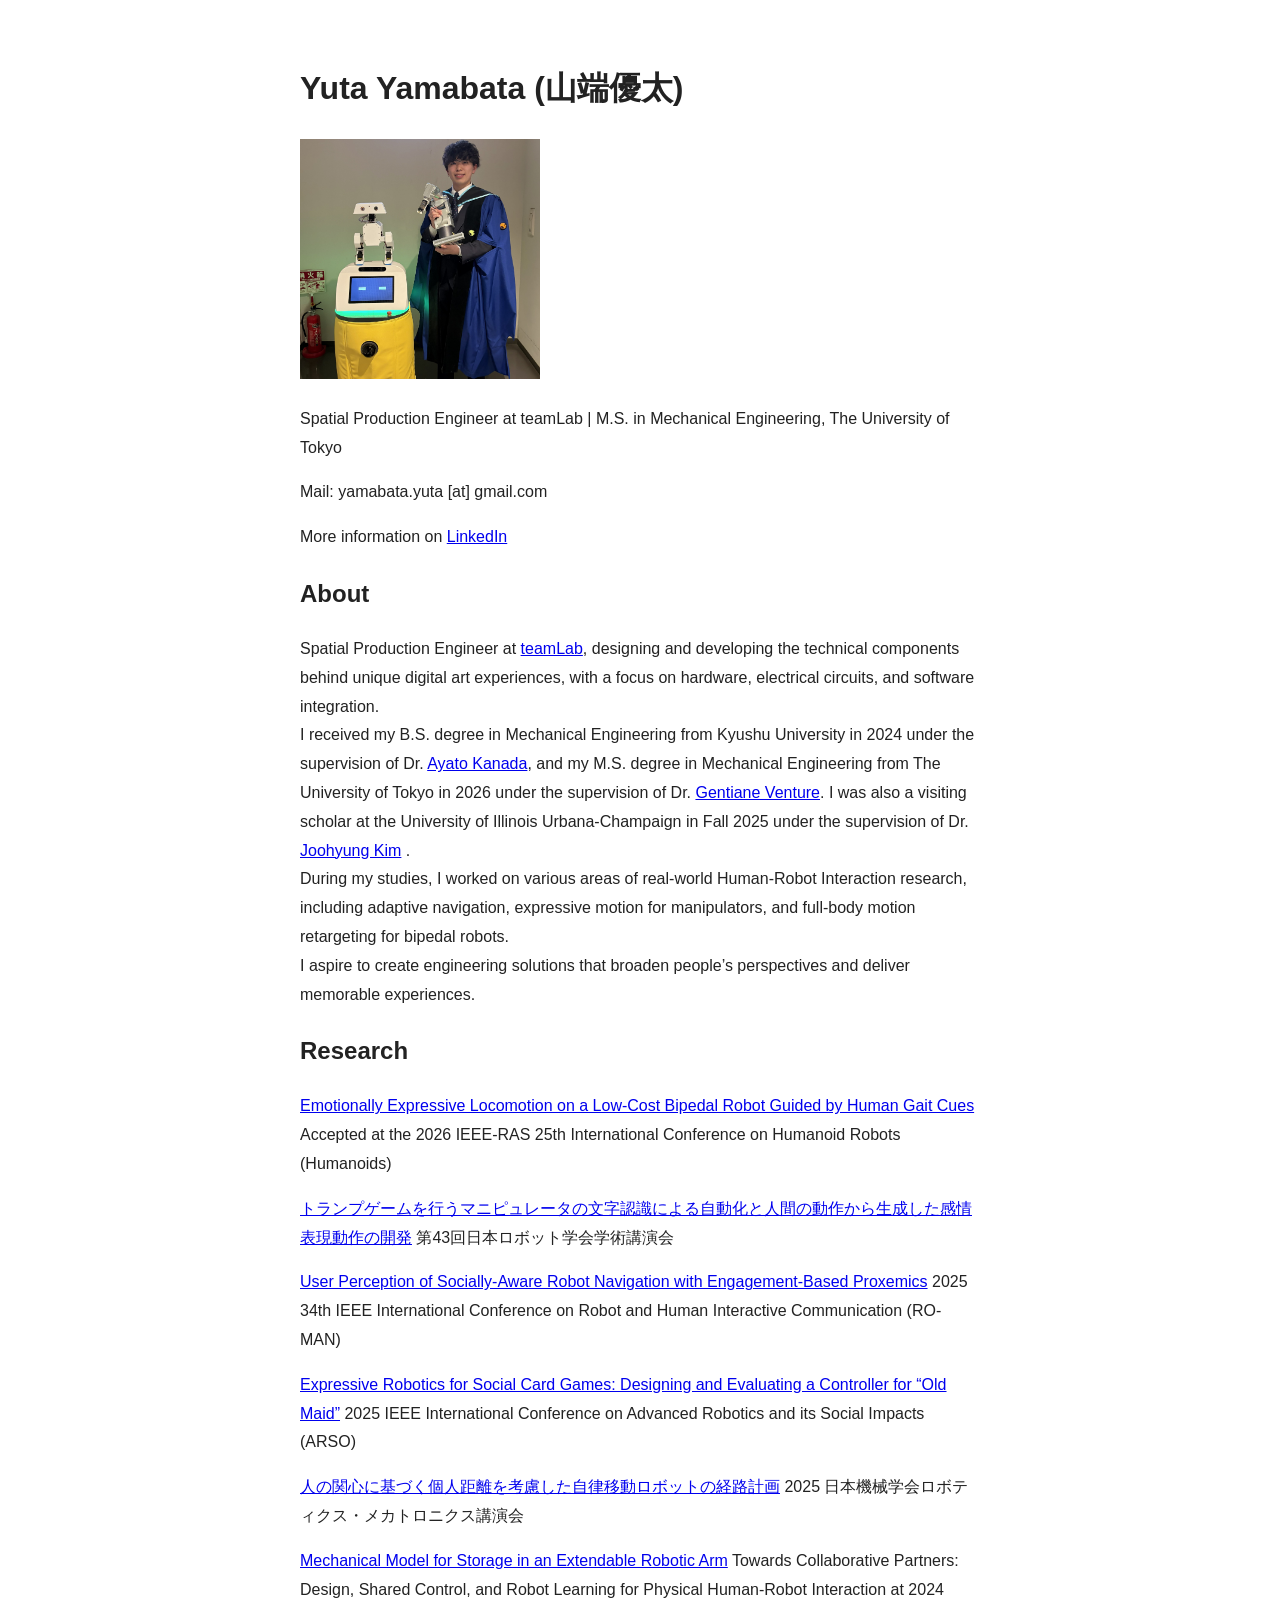
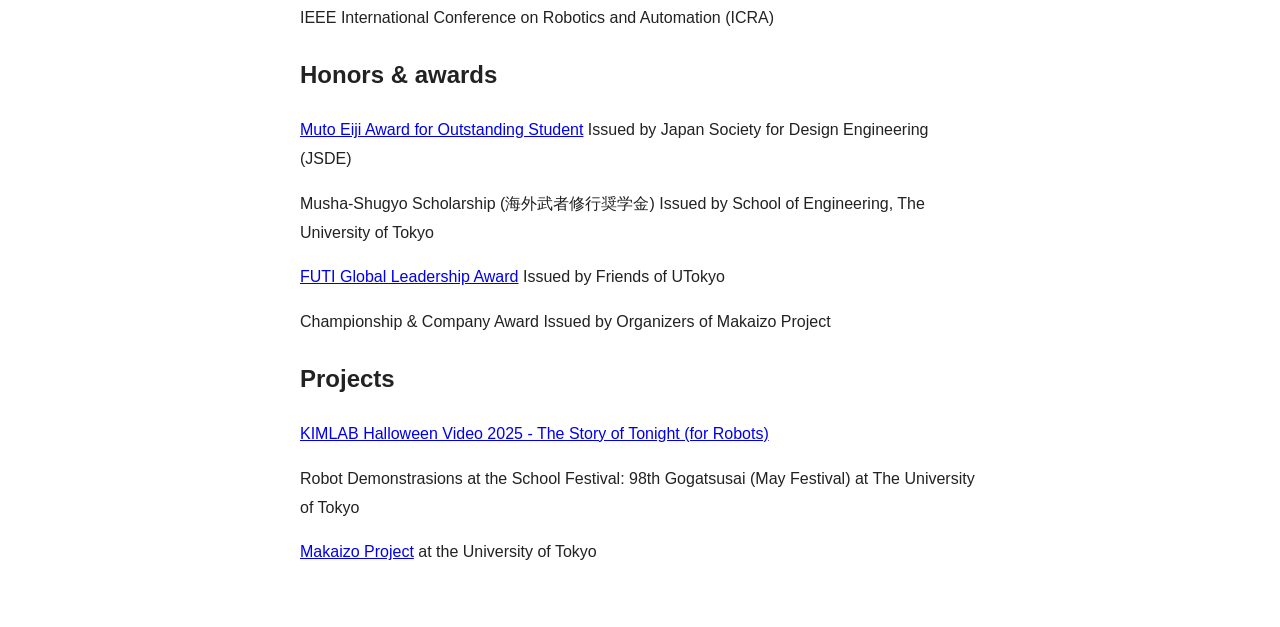
==== index.html @ 08c080a0 "個人ホームページの内容をアップデートしました" ====
<!doctype html>
<html lang="ja">
<head>
  <meta charset="utf-8">
  <meta name="viewport" content="width=device-width, initial-scale=1">
  <title>Yuta Yamabata's Homepage</title>
  <style>
    body {
      max-width: 680px;
      margin: 60px auto;
      padding: 0 20px;
      font-family: sans-serif;
      line-height: 1.8;
      color: #222;
    }
  </style>
</head>
<body>
  <h1>Yuta Yamabata (山端優太)</h1>
  <img src="static/images/IMG_7347_sq.jpg" alt="山端悠太とロボットの写真" width="240" height="240">
  <p>Spatial Production Engineer at teamLab | M.S. in Mechanical Engineering, The University of Tokyo</p>
  <p>Mail: yamabata.yuta [at] gmail.com</p>
  <!-- <p><a href="https://github.com/Yuta-Yamabata">GitHub</a></p> -->
  <p>More information on <a href="https://www.linkedin.com/in/yuta-yamabata/">LinkedIn</a></p>
  
  <h2>About</h2>
  <p>Spatial Production Engineer at <a href="https://www.teamlab.art/">teamLab</a>, designing and developing the technical components behind unique digital art experiences, with a focus on hardware, electrical circuits, and software integration.<br>
  I received my B.S. degree in Mechanical Engineering from Kyushu University in 2024 under the supervision of Dr. <a href="https://sites.google.com/view/ayato-kanada-ja/home">Ayato Kanada</a>, and my M.S. degree in Mechanical Engineering from The University of Tokyo in 2026 under the supervision of Dr. <a href="https://www.gvlab.jp/gv/">Gentiane Venture</a>. I was also a visiting scholar at the University of Illinois Urbana-Champaign in Fall 2025 under the supervision of Dr. <a href="https://publish.illinois.edu/kimlab2020/kimlab-members/">Joohyung Kim</a> .<br>
  During my studies, I worked on various areas of real-world Human-Robot Interaction research, including adaptive navigation, expressive motion for manipulators, and full-body motion retargeting for bipedal robots.<br>
  I aspire to create engineering solutions that broaden people’s perspectives and deliver memorable experiences.</p>

  <h2>Research</h2>
  <p><a href="./emo-duck/">Emotionally Expressive Locomotion on a Low-Cost Bipedal Robot Guided by Human Gait Cues</a> Accepted at the 2026 IEEE-RAS 25th International Conference on Humanoid Robots (Humanoids)</p>
  <p><a href="https://jglobal.jst.go.jp/detail?JGLOBAL_ID=202502249866367856">トランプゲームを行うマニピュレータの文字認識による自動化と人間の動作から生成した感情表現動作の開発</a> 第43回日本ロボット学会学術講演会</p>
  <p><a href="https://ieeexplore.ieee.org/document/11217888">User Perception of Socially-Aware Robot Navigation with Engagement-Based Proxemics</a> 2025 34th IEEE International Conference on Robot and Human Interactive Communication (RO-MAN)</p>
  <p><a href="https://ieeexplore.ieee.org/document/11124993">Expressive Robotics for Social Card Games: Designing and Evaluating a Controller for “Old Maid”</a> 2025 IEEE International Conference on Advanced Robotics and its Social Impacts (ARSO)</p>
  <p><a href="https://www.jstage.jst.go.jp/article/jsmermd/2025/0/2025_2P1-I11/_article/-char/ja/">人の関心に基づく個人距離を考慮した自律移動ロボットの経路計画</a> 2025 日本機械学会ロボティクス・メカトロニクス講演会</p>
  <p><a href="https://sites.google.com/view/icra24-physical-hri">Mechanical Model for Storage in an Extendable Robotic Arm</a> Towards Collaborative Partners: Design, Shared Control, and Robot Learning for Physical Human-Robot Interaction at 2024 IEEE International Conference on Robotics and Automation (ICRA)</p>

  <h2>Honors & awards</h2>
  <p><a href="https://jsde.or.jp/wp/award/studentaward/">Muto Eiji Award for Outstanding Student</a> Issued by Japan Society for Design Engineering (JSDE)</p>
  <p>Musha-Shugyo Scholarship (海外武者修行奨学金) Issued by School of Engineering, The University of Tokyo</p>
  <p><a href="https://www.friendsofutokyo.org/en/study-abroad-experience/">FUTI Global Leadership Award</a> Issued by Friends of UTokyo</p>
  <p>Championship & Company Award Issued by Organizers of Makaizo Project</p>

  <h2>Projects</h2>
  <p><a href="https://youtu.be/I7L8w_SM358?si=ftZZvnNVFITv5Z1Z">KIMLAB Halloween Video 2025 - The Story of Tonight (for Robots)</a></p>
  <p> Robot Demonstrasions at the School Festival: 98th Gogatsusai (May Festival) at The University of Tokyo</p>
  <p><a href="https://utmakaizo.nagato-u-tokyo.jp/2024/12/20/24a-teama-blog3-2/">Makaizo Project</a> at the University of Tokyo</p>


</body>
</html>
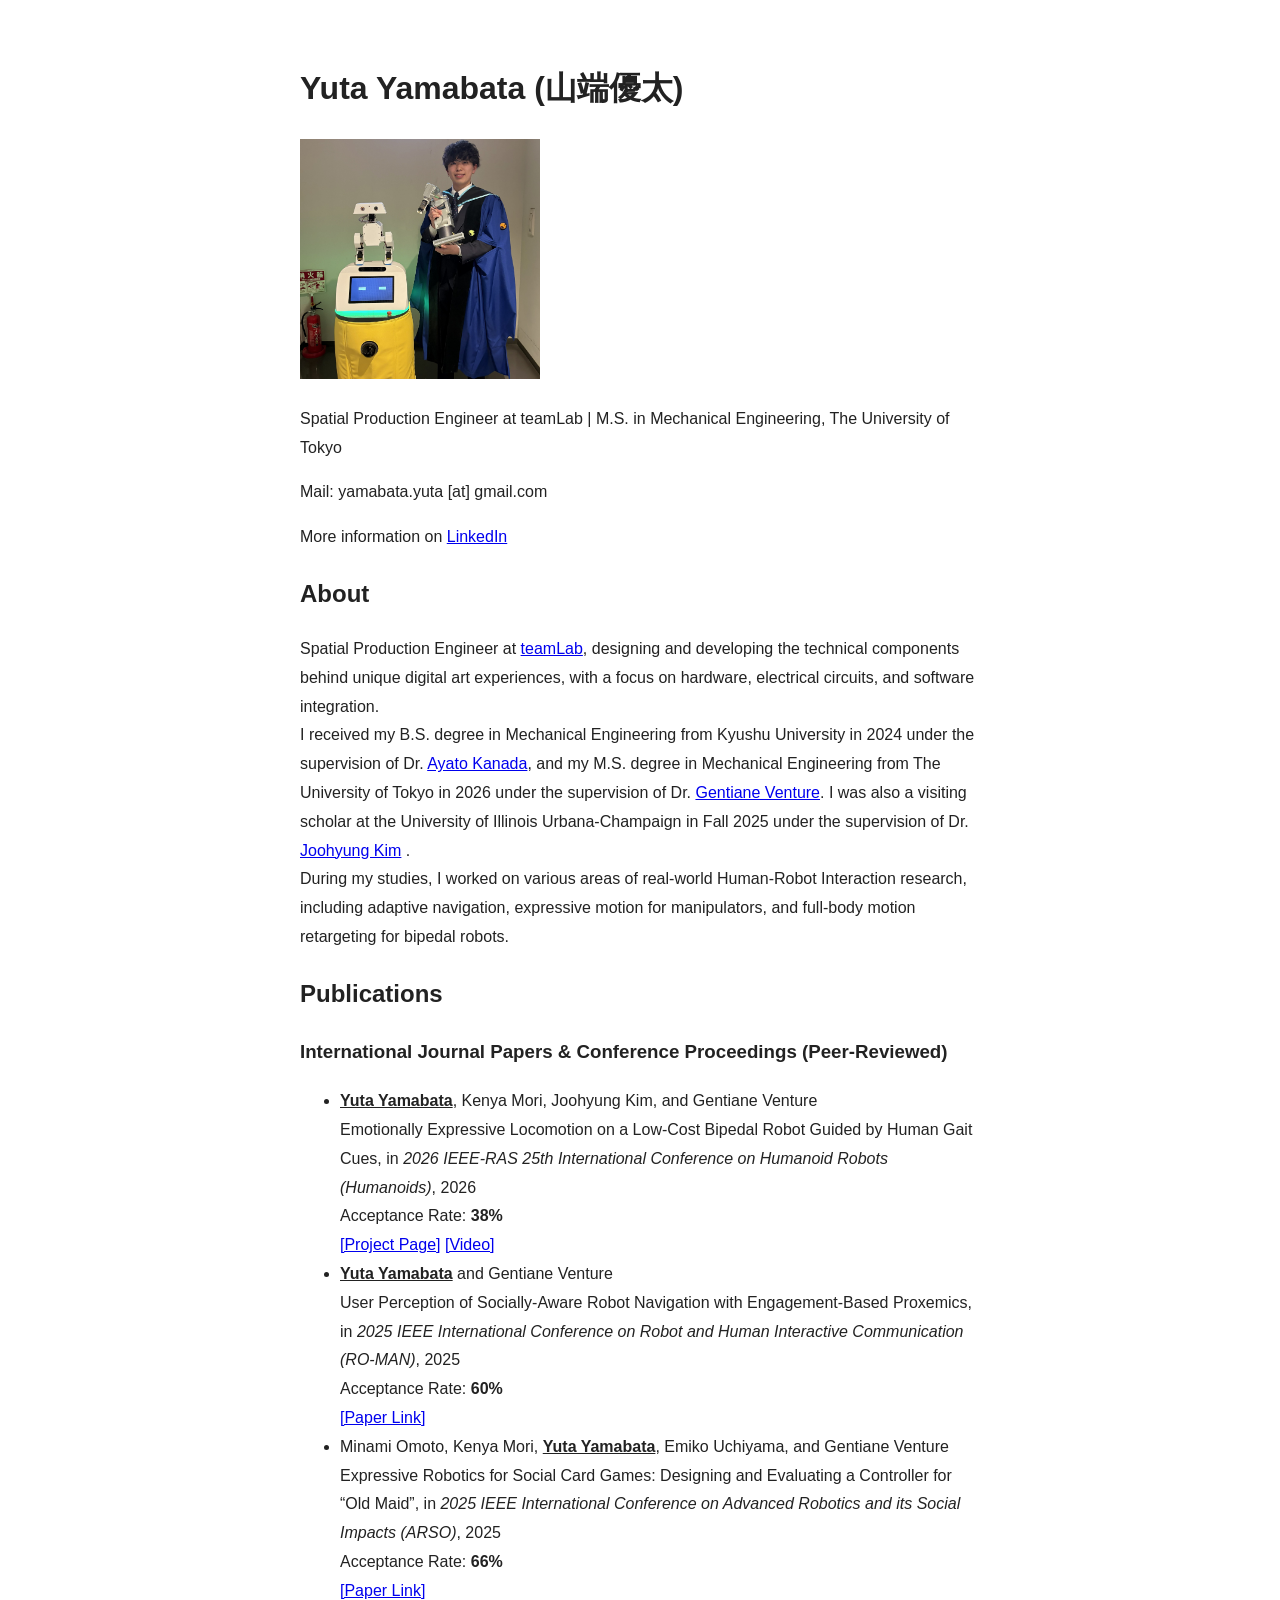
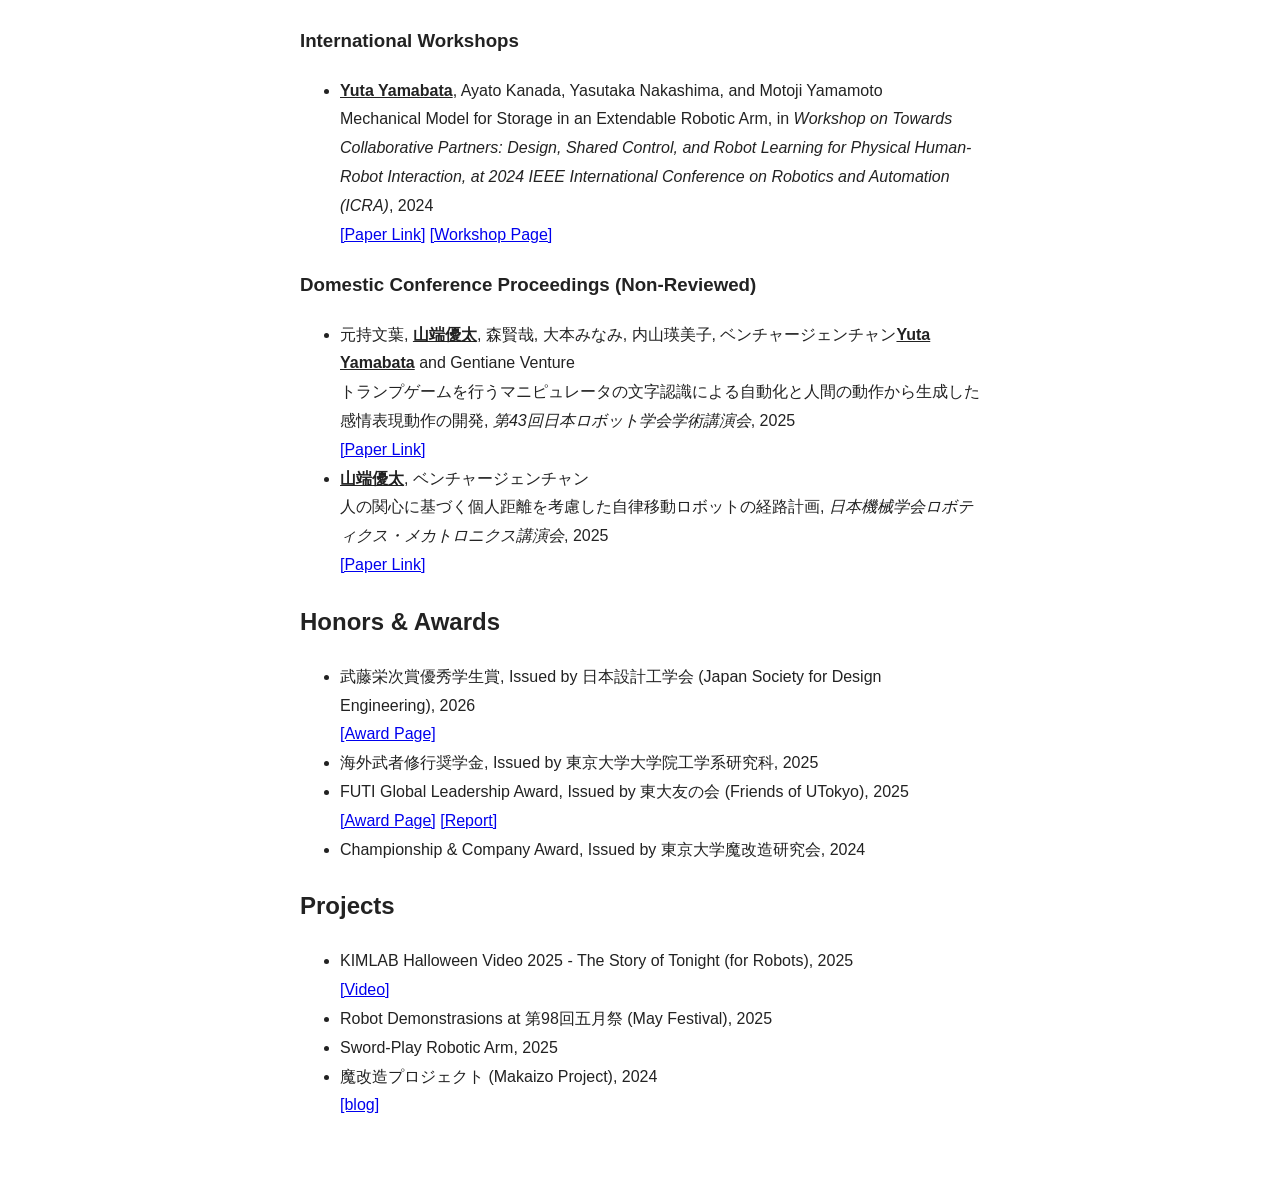
==== commit f2667a55: "自分で編集してコンテンツを追加" ====
--- a/index.html
+++ b/index.html
@@ -3,7 +3,7 @@
 <head>
   <meta charset="utf-8">
   <meta name="viewport" content="width=device-width, initial-scale=1">
-  <title>Yuta Yamabata's Homepage</title>
+  <title>Yuta Yamabata</title>
   <style>
     body {
       max-width: 680px;
@@ -27,26 +27,67 @@
   <p>Spatial Production Engineer at <a href="https://www.teamlab.art/">teamLab</a>, designing and developing the technical components behind unique digital art experiences, with a focus on hardware, electrical circuits, and software integration.<br>
   I received my B.S. degree in Mechanical Engineering from Kyushu University in 2024 under the supervision of Dr. <a href="https://sites.google.com/view/ayato-kanada-ja/home">Ayato Kanada</a>, and my M.S. degree in Mechanical Engineering from The University of Tokyo in 2026 under the supervision of Dr. <a href="https://www.gvlab.jp/gv/">Gentiane Venture</a>. I was also a visiting scholar at the University of Illinois Urbana-Champaign in Fall 2025 under the supervision of Dr. <a href="https://publish.illinois.edu/kimlab2020/kimlab-members/">Joohyung Kim</a> .<br>
   During my studies, I worked on various areas of real-world Human-Robot Interaction research, including adaptive navigation, expressive motion for manipulators, and full-body motion retargeting for bipedal robots.<br>
-  I aspire to create engineering solutions that broaden people’s perspectives and deliver memorable experiences.</p>
+  <!-- I aspire to create engineering solutions that broaden people’s perspectives and deliver memorable experiences. -->
+</p>
 
-  <h2>Research</h2>
-  <p><a href="./emo-duck/">Emotionally Expressive Locomotion on a Low-Cost Bipedal Robot Guided by Human Gait Cues</a> Accepted at the 2026 IEEE-RAS 25th International Conference on Humanoid Robots (Humanoids)</p>
-  <p><a href="https://jglobal.jst.go.jp/detail?JGLOBAL_ID=202502249866367856">トランプゲームを行うマニピュレータの文字認識による自動化と人間の動作から生成した感情表現動作の開発</a> 第43回日本ロボット学会学術講演会</p>
-  <p><a href="https://ieeexplore.ieee.org/document/11217888">User Perception of Socially-Aware Robot Navigation with Engagement-Based Proxemics</a> 2025 34th IEEE International Conference on Robot and Human Interactive Communication (RO-MAN)</p>
-  <p><a href="https://ieeexplore.ieee.org/document/11124993">Expressive Robotics for Social Card Games: Designing and Evaluating a Controller for “Old Maid”</a> 2025 IEEE International Conference on Advanced Robotics and its Social Impacts (ARSO)</p>
-  <p><a href="https://www.jstage.jst.go.jp/article/jsmermd/2025/0/2025_2P1-I11/_article/-char/ja/">人の関心に基づく個人距離を考慮した自律移動ロボットの経路計画</a> 2025 日本機械学会ロボティクス・メカトロニクス講演会</p>
-  <p><a href="https://sites.google.com/view/icra24-physical-hri">Mechanical Model for Storage in an Extendable Robotic Arm</a> Towards Collaborative Partners: Design, Shared Control, and Robot Learning for Physical Human-Robot Interaction at 2024 IEEE International Conference on Robotics and Automation (ICRA)</p>
+  <h2>Publications</h2>
+  <h3>International Journal Papers & Conference Proceedings (Peer-Reviewed)</h3>
+  <ul>
+    <li><strong><u>Yuta Yamabata</strong></u></strong>, Kenya Mori, Joohyung Kim, and Gentiane Venture<br>
+      Emotionally Expressive Locomotion on a Low-Cost Bipedal Robot Guided by Human Gait Cues, in <i>2026 IEEE-RAS 25th International Conference on Humanoid Robots (Humanoids)</i>, 2026<br>
+      Acceptance Rate: <strong>38%</strong><br>
+      <a href="./emo-duck/">[Project Page]</a> <a href="https://youtu.be/6weia5VP1dY">[Video]</a></li>
+    <li><strong><u>Yuta Yamabata</strong></u></strong> and Gentiane Venture<br>
+      User Perception of Socially-Aware Robot Navigation with Engagement-Based Proxemics, in <i>2025 IEEE International Conference on Robot and Human Interactive Communication (RO-MAN)</i>, 2025<br>
+      Acceptance Rate: <strong>60%</strong><br>
+      <a href="https://ieeexplore.ieee.org/document/11217888">[Paper Link]</a></li>
+    <li>Minami Omoto, Kenya Mori, <strong><u>Yuta Yamabata</strong></u></strong>, Emiko Uchiyama, and Gentiane Venture<br>
+      Expressive Robotics for Social Card Games: Designing and Evaluating a Controller for “Old Maid”, in <i>2025 IEEE International Conference on Advanced Robotics and its Social Impacts (ARSO)</i>, 2025<br>
+      Acceptance Rate: <strong>66%</strong><br>
+      <a href="https://ieeexplore.ieee.org/document/11124993">[Paper Link]</a></li>
+  </ul>
 
-  <h2>Honors & awards</h2>
-  <p><a href="https://jsde.or.jp/wp/award/studentaward/">Muto Eiji Award for Outstanding Student</a> Issued by Japan Society for Design Engineering (JSDE)</p>
-  <p>Musha-Shugyo Scholarship (海外武者修行奨学金) Issued by School of Engineering, The University of Tokyo</p>
-  <p><a href="https://www.friendsofutokyo.org/en/study-abroad-experience/">FUTI Global Leadership Award</a> Issued by Friends of UTokyo</p>
-  <p>Championship & Company Award Issued by Organizers of Makaizo Project</p>
+  <h3>International Workshops</h3>
+  <ul>
+    <li><strong><u>Yuta Yamabata</strong></u></strong>, Ayato Kanada, Yasutaka Nakashima, and Motoji Yamamoto<br>
+      Mechanical Model for Storage in an Extendable Robotic Arm, in <i>Workshop on Towards Collaborative Partners: Design, Shared Control, and Robot Learning for Physical Human-Robot Interaction, at 2024 IEEE International Conference on Robotics and Automation (ICRA)</i>, 2024<br>
+      <a href="https://www.researchgate.net/publication/396744305_Mechanical_Model_for_Storage_in_an_Extendable_Robotic_Arm">[Paper Link]</a> <a href="https://sites.google.com/view/icra24-physical-hri">[Workshop Page]</a></li>
+  </ul>
+
+  <h3>Domestic Conference Proceedings (Non-Reviewed)</h3>  
+  <ul>
+    <li>元持文葉, <strong><u>山端優太</strong></u></strong>, 森賢哉, 大本みなみ, 内山瑛美子, ベンチャージェンチャン<strong><u>Yuta Yamabata</strong></u></strong> and Gentiane Venture<br>
+      トランプゲームを行うマニピュレータの文字認識による自動化と人間の動作から生成した感情表現動作の開発, <i>第43回日本ロボット学会学術講演会</i>, 2025<br>
+      <a href="https://jglobal.jst.go.jp/detail?JGLOBAL_ID=202502249866367856">[Paper Link]</a></li>
+    <li><strong><u>山端優太</strong></u></strong>, ベンチャージェンチャン<br>
+      人の関心に基づく個人距離を考慮した自律移動ロボットの経路計画, <i>日本機械学会ロボティクス・メカトロニクス講演会</i>, 2025<br>
+      <a href="https://www.jstage.jst.go.jp/article/jsmermd/2025/0/2025_2P1-I11/_article/-char/ja/">[Paper Link]</a></li>
+  </ul>
+
+  <h2>Honors & Awards</h2>
+  <ul>
+    <li>武藤栄次賞優秀学生賞, Issued by 日本設計工学会 (Japan Society for Design Engineering), 2026<br>
+      <a href="https://jsde.or.jp/wp/award/studentaward/">[Award Page]</a></li>
+    <li>海外武者修行奨学金, Issued by 東京大学大学院工学系研究科, 2025<br>
+    <li>FUTI Global Leadership Award, Issued by 東大友の会 (Friends of UTokyo), 2025<br>
+      <a href="https://www.friendsofutokyo.org/en/scholarships-awards/">[Award Page]</a> <a href="https://www.friendsofutokyo.org/en/study-abroad-experience/">[Report]</a></li>
+    <li>Championship & Company Award, Issued by 東京大学魔改造研究会, 2024<br>
+  </ul>
 
   <h2>Projects</h2>
-  <p><a href="https://youtu.be/I7L8w_SM358?si=ftZZvnNVFITv5Z1Z">KIMLAB Halloween Video 2025 - The Story of Tonight (for Robots)</a></p>
-  <p> Robot Demonstrasions at the School Festival: 98th Gogatsusai (May Festival) at The University of Tokyo</p>
-  <p><a href="https://utmakaizo.nagato-u-tokyo.jp/2024/12/20/24a-teama-blog3-2/">Makaizo Project</a> at the University of Tokyo</p>
+  <ul>
+    <li>KIMLAB Halloween Video 2025 - The Story of Tonight (for Robots), 2025<br>
+      <a href="https://youtu.be/I7L8w_SM358?si=ftZZvnNVFITv5Z1Z">[Video]</a></li>
+
+    <li>Robot Demonstrasions at 第98回五月祭 (May Festival), 2025<br>
+      </li>
+
+    <li>Sword-Play Robotic Arm, 2025<br>
+      </li>
+    
+      <li>魔改造プロジェクト (Makaizo Project), 2024<br>
+      <a href="https://utmakaizo.nagato-u-tokyo.jp/2024/12/20/24a-teama-blog3-2/">[blog]</a></li>
+  </ul>
 
 
 </body>
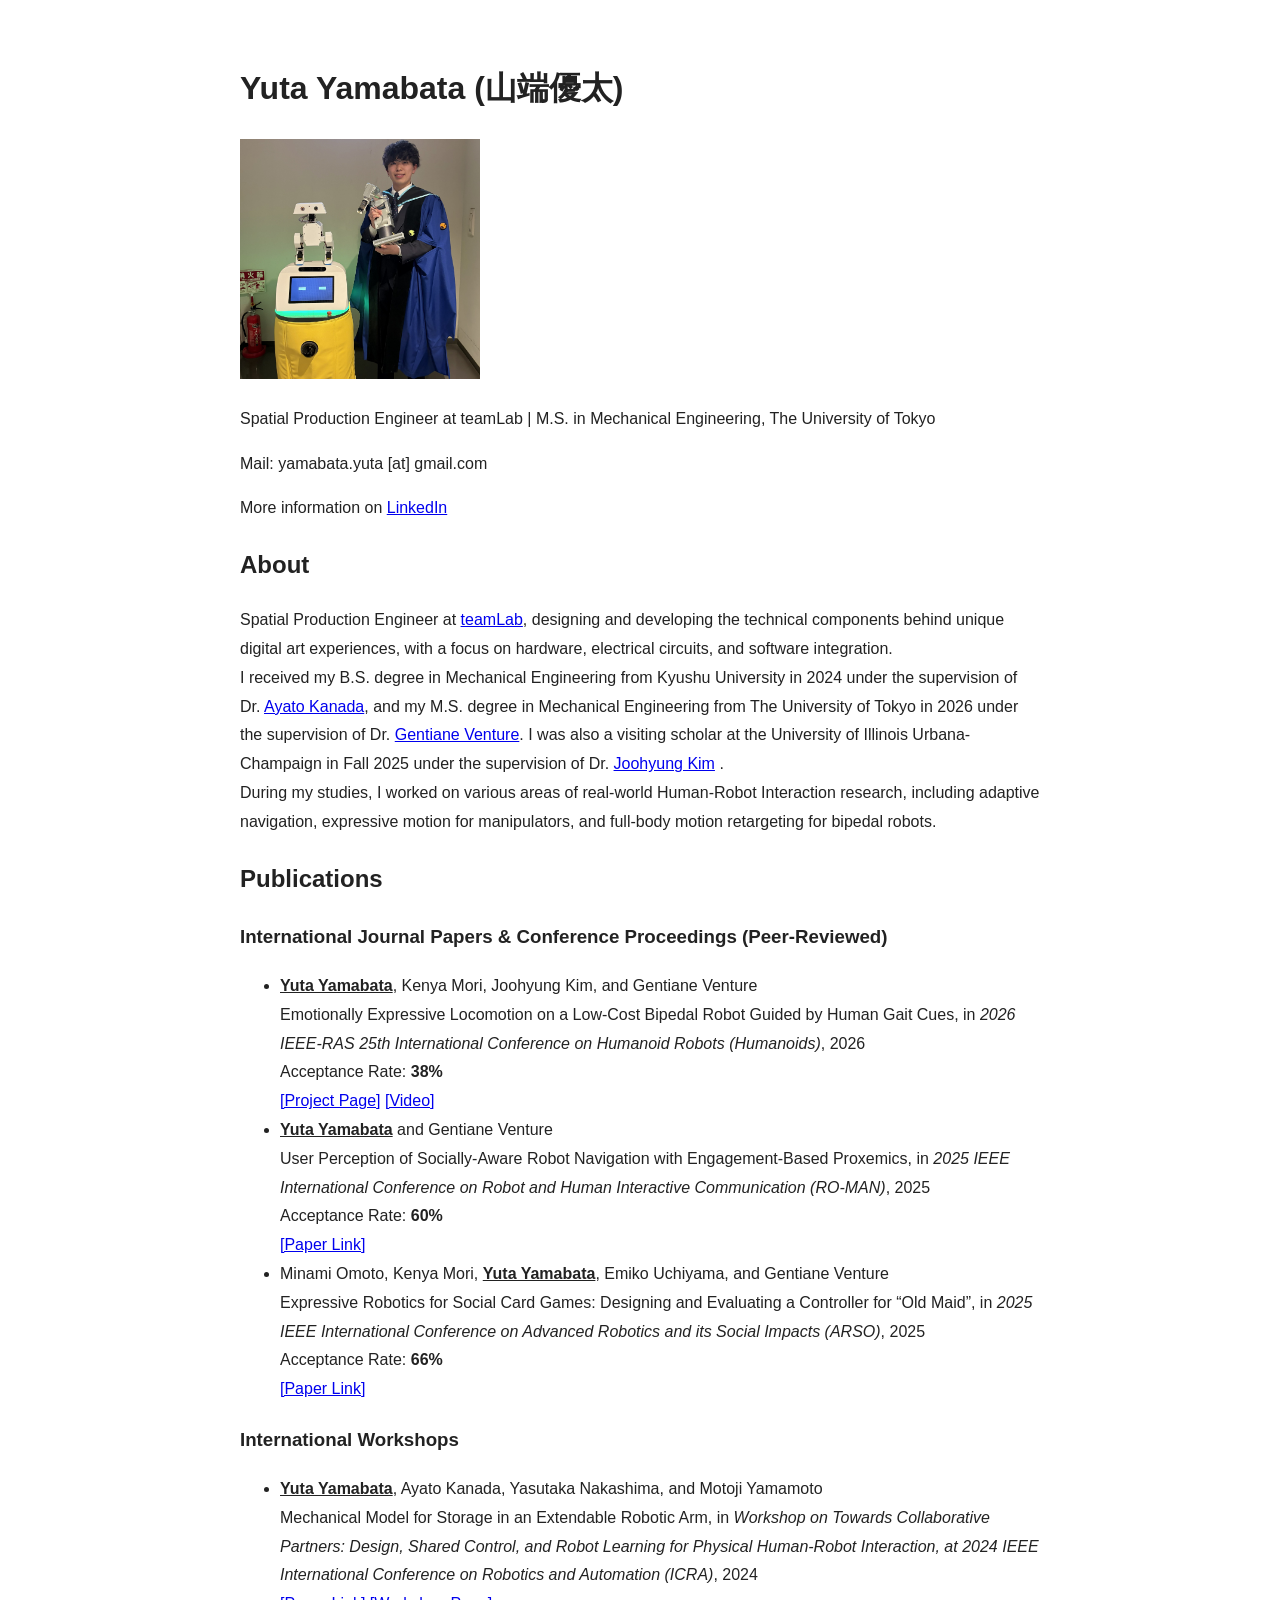
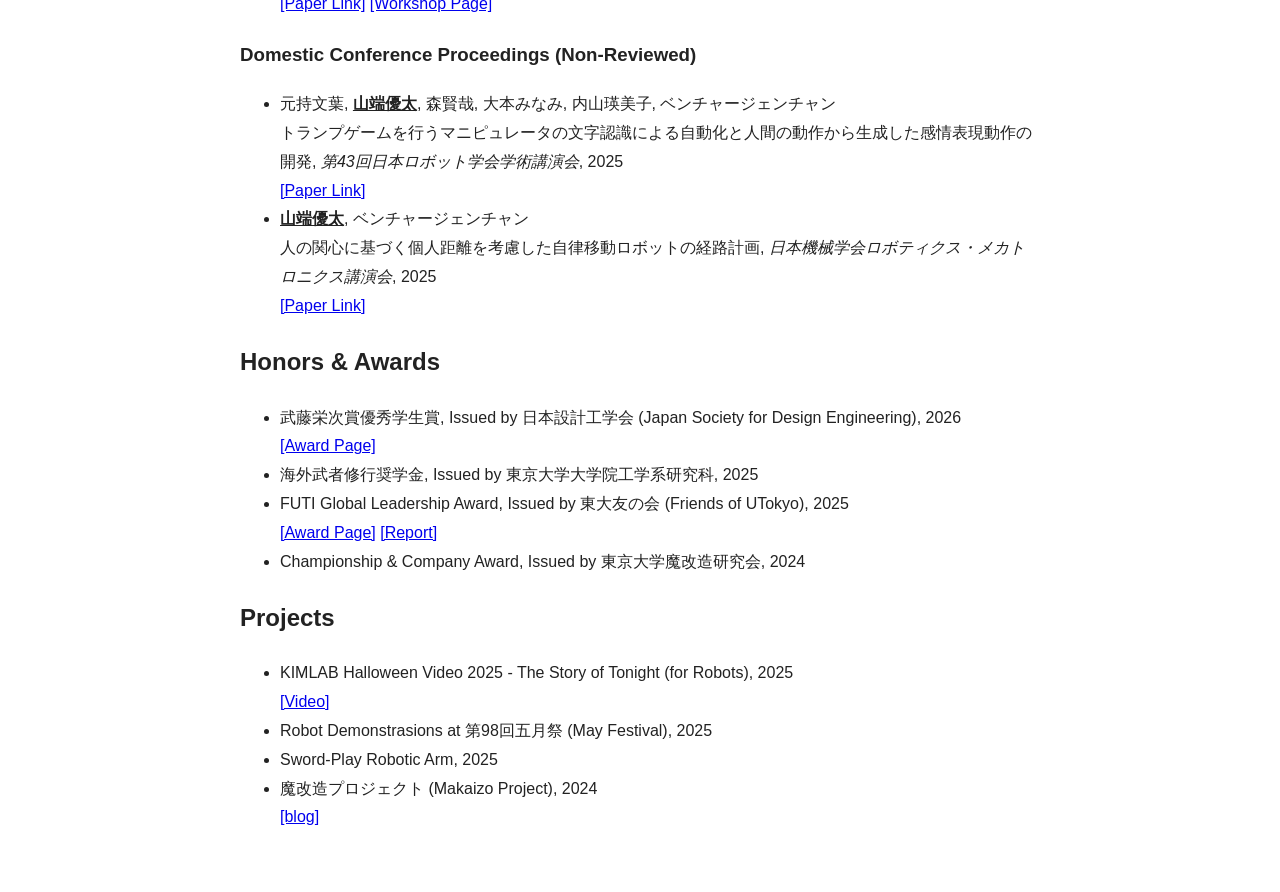
==== commit 90b5e1ce: "Small changes" ====
--- a/index.html
+++ b/index.html
@@ -6,7 +6,7 @@
   <title>Yuta Yamabata</title>
   <style>
     body {
-      max-width: 680px;
+      max-width: 800px;
       margin: 60px auto;
       padding: 0 20px;
       font-family: sans-serif;
@@ -56,7 +56,7 @@
 
   <h3>Domestic Conference Proceedings (Non-Reviewed)</h3>  
   <ul>
-    <li>元持文葉, <strong><u>山端優太</strong></u></strong>, 森賢哉, 大本みなみ, 内山瑛美子, ベンチャージェンチャン<strong><u>Yuta Yamabata</strong></u></strong> and Gentiane Venture<br>
+    <li>元持文葉, <strong><u>山端優太</strong></u></strong>, 森賢哉, 大本みなみ, 内山瑛美子, ベンチャージェンチャン<br>
       トランプゲームを行うマニピュレータの文字認識による自動化と人間の動作から生成した感情表現動作の開発, <i>第43回日本ロボット学会学術講演会</i>, 2025<br>
       <a href="https://jglobal.jst.go.jp/detail?JGLOBAL_ID=202502249866367856">[Paper Link]</a></li>
     <li><strong><u>山端優太</strong></u></strong>, ベンチャージェンチャン<br>
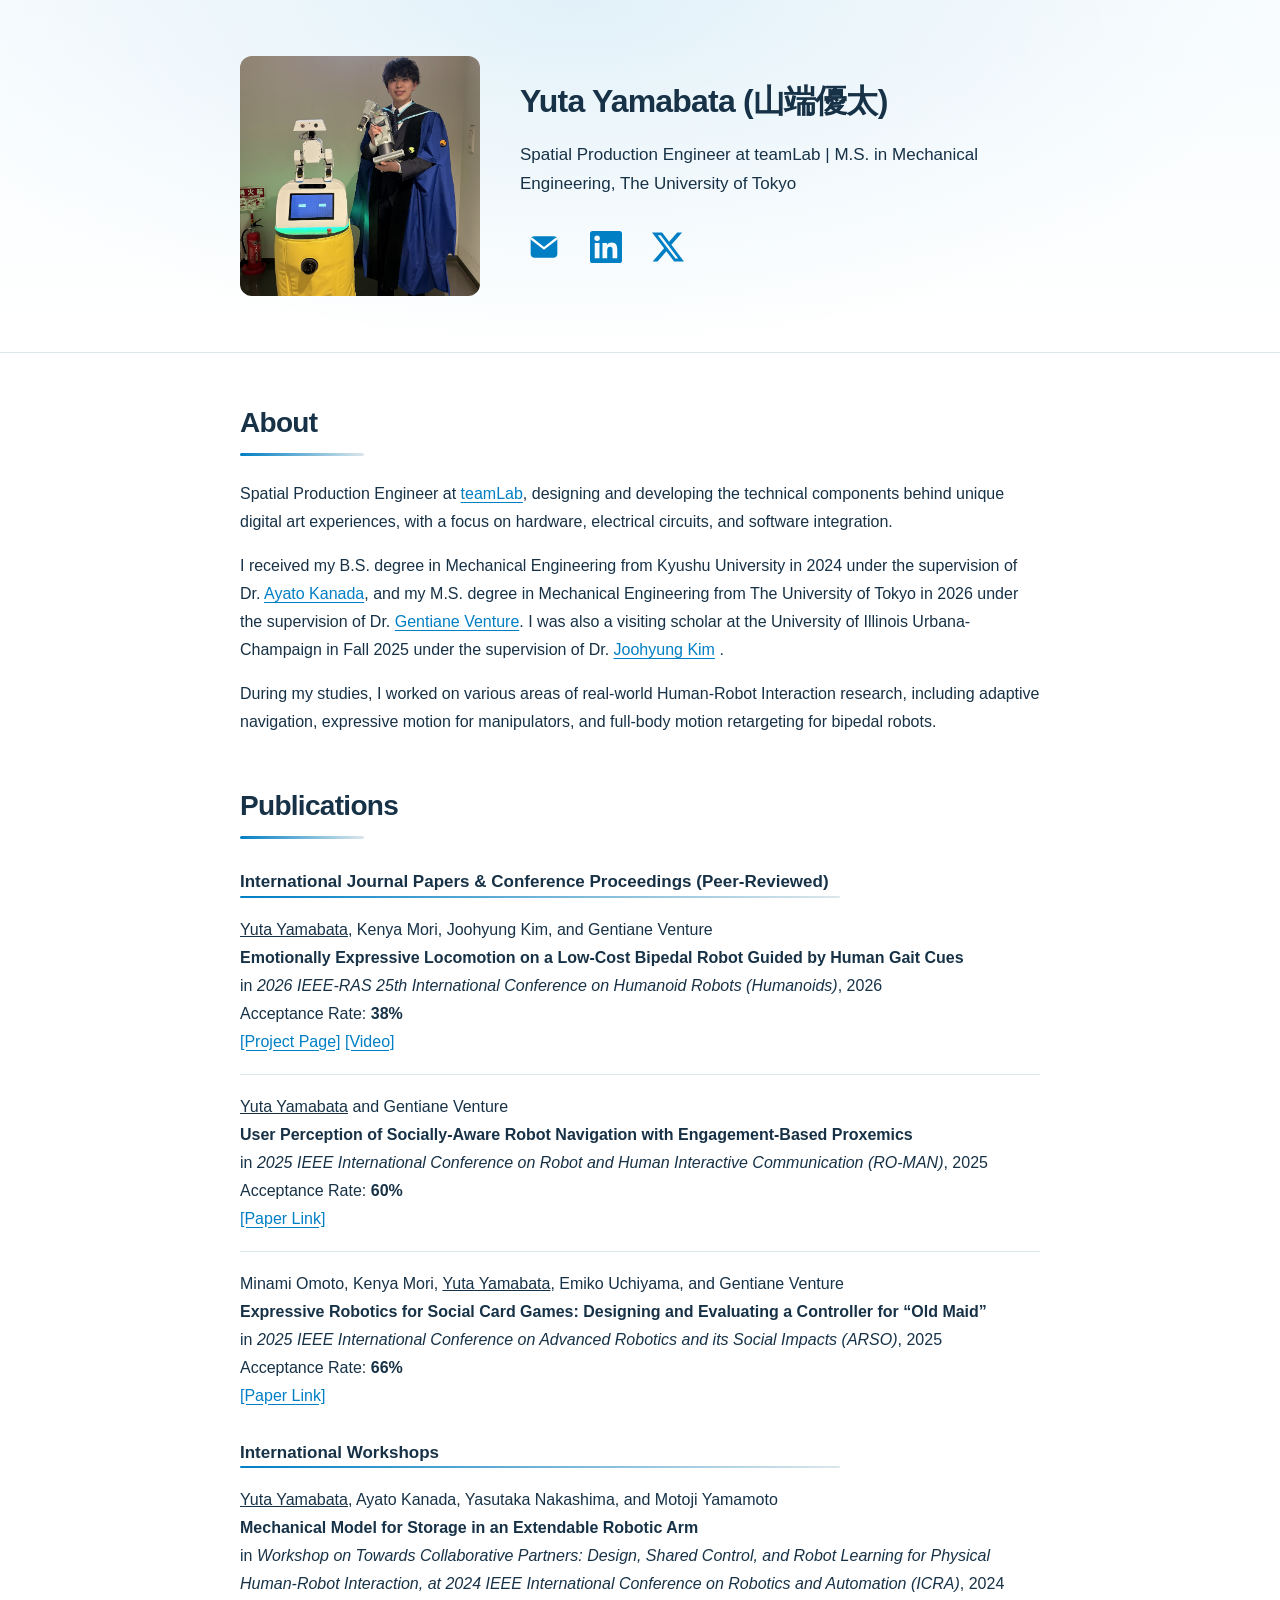
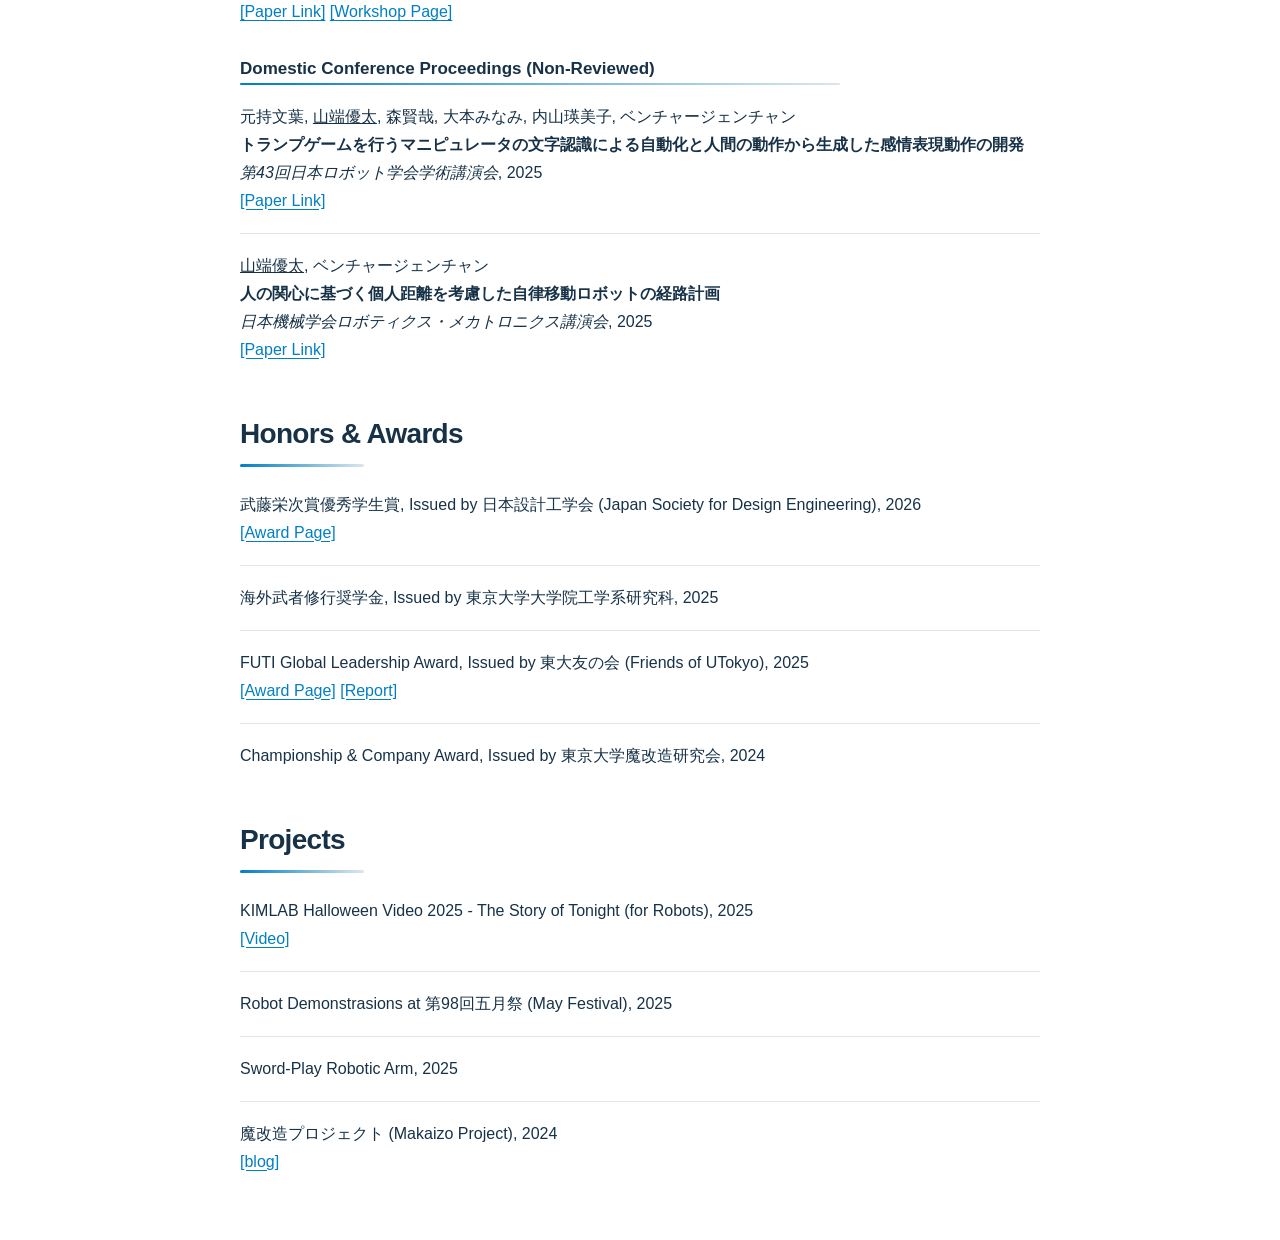
==== commit 7a1b837d: "cssを分けて体裁を修正" ====
--- a/index.html
+++ b/index.html
@@ -3,78 +3,107 @@
 <head>
   <meta charset="utf-8">
   <meta name="viewport" content="width=device-width, initial-scale=1">
+  <meta name="theme-color" content="#007FC4">
   <title>Yuta Yamabata</title>
-  <style>
-    body {
-      max-width: 800px;
-      margin: 60px auto;
-      padding: 0 20px;
-      font-family: sans-serif;
-      line-height: 1.8;
-      color: #222;
-    }
-  </style>
+  <link rel="stylesheet" href="static/css/index.css">
 </head>
 <body>
-  <h1>Yuta Yamabata (山端優太)</h1>
-  <img src="static/images/IMG_7347_sq.jpg" alt="山端悠太とロボットの写真" width="240" height="240">
-  <p>Spatial Production Engineer at teamLab | M.S. in Mechanical Engineering, The University of Tokyo</p>
-  <p>Mail: yamabata.yuta [at] gmail.com</p>
-  <!-- <p><a href="https://github.com/Yuta-Yamabata">GitHub</a></p> -->
-  <p>More information on <a href="https://www.linkedin.com/in/yuta-yamabata/">LinkedIn</a></p>
-  
-  <h2>About</h2>
-  <p>Spatial Production Engineer at <a href="https://www.teamlab.art/">teamLab</a>, designing and developing the technical components behind unique digital art experiences, with a focus on hardware, electrical circuits, and software integration.<br>
-  I received my B.S. degree in Mechanical Engineering from Kyushu University in 2024 under the supervision of Dr. <a href="https://sites.google.com/view/ayato-kanada-ja/home">Ayato Kanada</a>, and my M.S. degree in Mechanical Engineering from The University of Tokyo in 2026 under the supervision of Dr. <a href="https://www.gvlab.jp/gv/">Gentiane Venture</a>. I was also a visiting scholar at the University of Illinois Urbana-Champaign in Fall 2025 under the supervision of Dr. <a href="https://publish.illinois.edu/kimlab2020/kimlab-members/">Joohyung Kim</a> .<br>
-  During my studies, I worked on various areas of real-world Human-Robot Interaction research, including adaptive navigation, expressive motion for manipulators, and full-body motion retargeting for bipedal robots.<br>
+  <a class="skip-link" href="#main">Skip to content</a>
+  <header class="profile-header">
+    <div class="page-width profile">
+      <img class="profile-photo" src="static/images/IMG_7347_sq.jpg" alt="山端優太とロボットの写真" width="240" height="240">
+      <div class="profile-details">
+        <h1>Yuta Yamabata <span class="profile-name-ja">(山端優太)</span></h1>
+        <p class="profile-affiliation">Spatial Production Engineer at teamLab | M.S. in Mechanical Engineering, The University of Tokyo</p>
+        <nav class="social-links" aria-label="Contact and social profiles">
+          <a class="social-link" href="mailto:yamabata.yuta@gmail.com" aria-label="Email" title="Email">
+            <svg viewBox="0 0 24 24" aria-hidden="true" focusable="false"><rect x="2" y="4" width="20" height="16" rx="3" fill="currentColor"/><path d="m3 6 9 7 9-7" fill="none" stroke="white" stroke-width="1.7" stroke-linecap="round" stroke-linejoin="round"/></svg>
+          </a>
+          <a class="social-link" href="https://www.linkedin.com/in/yuta-yamabata/" aria-label="LinkedIn" title="LinkedIn">
+            <svg viewBox="0 0 24 24" aria-hidden="true" focusable="false"><path fill="currentColor" d="M20.447 20.452h-3.554v-5.569c0-1.328-.027-3.037-1.852-3.037-1.853 0-2.136 1.445-2.136 2.939v5.667H9.351V9h3.414v1.561h.049c.476-.9 1.637-1.85 3.37-1.85 3.601 0 4.267 2.37 4.267 5.455v6.286ZM5.337 7.433a2.062 2.062 0 1 1 0-4.124 2.062 2.062 0 0 1 0 4.124ZM7.119 20.452H3.555V9h3.564v11.452ZM22.225 0H1.771C.792 0 0 .774 0 1.729v20.542C0 23.227.792 24 1.771 24h20.451C23.2 24 24 23.227 24 22.271V1.729C24 .774 23.2 0 22.222 0h.003Z"/></svg>
+          </a>
+          <a class="social-link" href="https://x.com/yamabata_0221" aria-label="X" title="X">
+            <svg viewBox="0 0 24 24" aria-hidden="true" focusable="false"><path fill="currentColor" d="M18.901 1.153h3.68l-8.04 9.19L24 22.846h-7.406l-5.8-7.584-6.64 7.584H.47l8.6-9.835L0 1.154h7.594l5.243 6.932 6.064-6.933Zm-1.29 19.49h2.039L6.487 3.24H4.3l13.31 17.403Z"/></svg>
+          </a>
+          <!-- GitHub: remove the surrounding comment below to show this icon. -->
+          <!--
+          <a class="social-link" href="https://github.com/Yuta-Yamabata" aria-label="GitHub" title="GitHub">
+            <svg viewBox="0 0 24 24" aria-hidden="true" focusable="false"><path fill="currentColor" d="M12 .297a12 12 0 0 0-3.793 23.385c.6.113.82-.258.82-.577 0-.285-.01-1.04-.015-2.04-3.338.724-4.043-1.61-4.043-1.61-.546-1.387-1.333-1.756-1.333-1.756-1.09-.745.083-.729.083-.729 1.205.084 1.838 1.237 1.838 1.237 1.07 1.835 2.807 1.305 3.492.998.108-.776.419-1.305.762-1.605-2.665-.304-5.467-1.334-5.467-5.93 0-1.31.469-2.381 1.236-3.221-.124-.304-.535-1.524.117-3.176 0 0 1.008-.323 3.301 1.23a11.52 11.52 0 0 1 6.006 0c2.291-1.553 3.297-1.23 3.297-1.23.654 1.652.243 2.872.119 3.176.77.84 1.235 1.911 1.235 3.221 0 4.608-2.807 5.623-5.479 5.92.43.372.823 1.102.823 2.222 0 1.606-.015 2.898-.015 3.293 0 .322.216.694.825.576A12.001 12.001 0 0 0 12 .297Z"/></svg>
+          </a>
+          -->
+        </nav>
+      </div>
+    </div>
+  </header>
+
+  <main class="page-width" id="main">
+  <section class="content-section about-section" aria-labelledby="about-title">
+  <h2 id="about-title">About</h2>
+  <p>Spatial Production Engineer at <a href="https://www.teamlab.art/">teamLab</a>, designing and developing the technical components behind unique digital art experiences, with a focus on hardware, electrical circuits, and software integration.</p>
+  <p>I received my B.S. degree in Mechanical Engineering from Kyushu University in 2024 under the supervision of Dr. <a href="https://sites.google.com/view/ayato-kanada-ja/home">Ayato Kanada</a>, and my M.S. degree in Mechanical Engineering from The University of Tokyo in 2026 under the supervision of Dr. <a href="https://www.gvlab.jp/gv/">Gentiane Venture</a>. I was also a visiting scholar at the University of Illinois Urbana-Champaign in Fall 2025 under the supervision of Dr. <a href="https://publish.illinois.edu/kimlab2020/kimlab-members/">Joohyung Kim</a> .</p>
+  <p>During my studies, I worked on various areas of real-world Human-Robot Interaction research, including adaptive navigation, expressive motion for manipulators, and full-body motion retargeting for bipedal robots.
   <!-- I aspire to create engineering solutions that broaden people’s perspectives and deliver memorable experiences. -->
 </p>
+  </section>
 
-  <h2>Publications</h2>
+  <section class="content-section publications-section" aria-labelledby="publications-title">
+  <h2 id="publications-title">Publications</h2>
   <h3>International Journal Papers & Conference Proceedings (Peer-Reviewed)</h3>
   <ul>
-    <li><strong><u>Yuta Yamabata</strong></u></strong>, Kenya Mori, Joohyung Kim, and Gentiane Venture<br>
-      Emotionally Expressive Locomotion on a Low-Cost Bipedal Robot Guided by Human Gait Cues, in <i>2026 IEEE-RAS 25th International Conference on Humanoid Robots (Humanoids)</i>, 2026<br>
+    <li><u>Yuta Yamabata</u>, Kenya Mori, Joohyung Kim, and Gentiane Venture<br>
+      <strong>Emotionally Expressive Locomotion on a Low-Cost Bipedal Robot Guided by Human Gait Cues </strong><br>
+      in <i>2026 IEEE-RAS 25th International Conference on Humanoid Robots (Humanoids)</i>, 2026<br>
       Acceptance Rate: <strong>38%</strong><br>
       <a href="./emo-duck/">[Project Page]</a> <a href="https://youtu.be/6weia5VP1dY">[Video]</a></li>
-    <li><strong><u>Yuta Yamabata</strong></u></strong> and Gentiane Venture<br>
-      User Perception of Socially-Aware Robot Navigation with Engagement-Based Proxemics, in <i>2025 IEEE International Conference on Robot and Human Interactive Communication (RO-MAN)</i>, 2025<br>
+    <li><u>Yuta Yamabata</u> and Gentiane Venture<br>
+      <strong>User Perception of Socially-Aware Robot Navigation with Engagement-Based Proxemics</strong><br>
+      in <i>2025 IEEE International Conference on Robot and Human Interactive Communication (RO-MAN)</i>, 2025<br>
       Acceptance Rate: <strong>60%</strong><br>
       <a href="https://ieeexplore.ieee.org/document/11217888">[Paper Link]</a></li>
-    <li>Minami Omoto, Kenya Mori, <strong><u>Yuta Yamabata</strong></u></strong>, Emiko Uchiyama, and Gentiane Venture<br>
-      Expressive Robotics for Social Card Games: Designing and Evaluating a Controller for “Old Maid”, in <i>2025 IEEE International Conference on Advanced Robotics and its Social Impacts (ARSO)</i>, 2025<br>
+    <li>Minami Omoto, Kenya Mori, <u>Yuta Yamabata</u>, Emiko Uchiyama, and Gentiane Venture<br>
+      <strong>Expressive Robotics for Social Card Games: Designing and Evaluating a Controller for “Old Maid”</strong><br>
+      in <i>2025 IEEE International Conference on Advanced Robotics and its Social Impacts (ARSO)</i>, 2025<br>
       Acceptance Rate: <strong>66%</strong><br>
       <a href="https://ieeexplore.ieee.org/document/11124993">[Paper Link]</a></li>
   </ul>
 
   <h3>International Workshops</h3>
   <ul>
-    <li><strong><u>Yuta Yamabata</strong></u></strong>, Ayato Kanada, Yasutaka Nakashima, and Motoji Yamamoto<br>
-      Mechanical Model for Storage in an Extendable Robotic Arm, in <i>Workshop on Towards Collaborative Partners: Design, Shared Control, and Robot Learning for Physical Human-Robot Interaction, at 2024 IEEE International Conference on Robotics and Automation (ICRA)</i>, 2024<br>
+    <li><u>Yuta Yamabata</u>, Ayato Kanada, Yasutaka Nakashima, and Motoji Yamamoto<br>
+      <strong>Mechanical Model for Storage in an Extendable Robotic Arm</strong><br>
+      in <i>Workshop on Towards Collaborative Partners: Design, Shared Control, and Robot Learning for Physical Human-Robot Interaction, at 2024 IEEE International Conference on Robotics and Automation (ICRA)</i>, 2024<br>
       <a href="https://www.researchgate.net/publication/396744305_Mechanical_Model_for_Storage_in_an_Extendable_Robotic_Arm">[Paper Link]</a> <a href="https://sites.google.com/view/icra24-physical-hri">[Workshop Page]</a></li>
   </ul>
 
   <h3>Domestic Conference Proceedings (Non-Reviewed)</h3>  
   <ul>
-    <li>元持文葉, <strong><u>山端優太</strong></u></strong>, 森賢哉, 大本みなみ, 内山瑛美子, ベンチャージェンチャン<br>
-      トランプゲームを行うマニピュレータの文字認識による自動化と人間の動作から生成した感情表現動作の開発, <i>第43回日本ロボット学会学術講演会</i>, 2025<br>
+    <li>元持文葉, <u>山端優太</u>, 森賢哉, 大本みなみ, 内山瑛美子, ベンチャージェンチャン<br>
+      <strong>トランプゲームを行うマニピュレータの文字認識による自動化と人間の動作から生成した感情表現動作の開発</strong><br>
+      <i>第43回日本ロボット学会学術講演会</i>, 2025<br>
       <a href="https://jglobal.jst.go.jp/detail?JGLOBAL_ID=202502249866367856">[Paper Link]</a></li>
-    <li><strong><u>山端優太</strong></u></strong>, ベンチャージェンチャン<br>
-      人の関心に基づく個人距離を考慮した自律移動ロボットの経路計画, <i>日本機械学会ロボティクス・メカトロニクス講演会</i>, 2025<br>
+    <li><u>山端優太</u>, ベンチャージェンチャン<br>
+      <strong>人の関心に基づく個人距離を考慮した自律移動ロボットの経路計画</strong><br>
+      <i>日本機械学会ロボティクス・メカトロニクス講演会</i>, 2025<br>
       <a href="https://www.jstage.jst.go.jp/article/jsmermd/2025/0/2025_2P1-I11/_article/-char/ja/">[Paper Link]</a></li>
   </ul>
 
-  <h2>Honors & Awards</h2>
+  </section>
+
+  <section class="content-section" aria-labelledby="awards-title">
+  <h2 id="awards-title">Honors &amp; Awards</h2>
   <ul>
     <li>武藤栄次賞優秀学生賞, Issued by 日本設計工学会 (Japan Society for Design Engineering), 2026<br>
       <a href="https://jsde.or.jp/wp/award/studentaward/">[Award Page]</a></li>
-    <li>海外武者修行奨学金, Issued by 東京大学大学院工学系研究科, 2025<br>
+    <li>海外武者修行奨学金, Issued by 東京大学大学院工学系研究科, 2025<br></li>
     <li>FUTI Global Leadership Award, Issued by 東大友の会 (Friends of UTokyo), 2025<br>
       <a href="https://www.friendsofutokyo.org/en/scholarships-awards/">[Award Page]</a> <a href="https://www.friendsofutokyo.org/en/study-abroad-experience/">[Report]</a></li>
-    <li>Championship & Company Award, Issued by 東京大学魔改造研究会, 2024<br>
+    <li>Championship &amp; Company Award, Issued by 東京大学魔改造研究会, 2024<br></li>
   </ul>
 
-  <h2>Projects</h2>
+  </section>
+
+  <section class="content-section" aria-labelledby="projects-title">
+  <h2 id="projects-title">Projects</h2>
   <ul>
     <li>KIMLAB Halloween Video 2025 - The Story of Tonight (for Robots), 2025<br>
       <a href="https://youtu.be/I7L8w_SM358?si=ftZZvnNVFITv5Z1Z">[Video]</a></li>
@@ -90,5 +119,7 @@
   </ul>
 
 
+  </section>
+  </main>
 </body>
 </html>
--- a/static/css/index.css
+++ b/static/css/index.css
@@ -0,0 +1,142 @@
+:root {
+  --blue: #007fc4;
+  --ink: #173247;
+  --muted: #586b78;
+  --line: #dce7eb;
+  --paper: #fff;
+}
+
+* { box-sizing: border-box; }
+
+body {
+  margin: 0;
+  background: var(--paper);
+  color: var(--ink);
+  font-family: "Segoe UI", "Helvetica Neue", Arial, sans-serif;
+  font-size: 16px;
+  line-height: 1.75;
+}
+
+.page-width { width: min(800px, calc(100% - 40px)); margin-inline: auto; }
+a { color: var(--blue); text-underline-offset: 3px; }
+a:hover { color: #006394; }
+a:focus-visible { outline: 3px solid var(--blue); outline-offset: 4px; border-radius: 3px; }
+h1, h2, h3, p, li { overflow-wrap: break-word; }
+
+.skip-link {
+  position: absolute;
+  top: -100px;
+  left: 12px;
+  z-index: 2;
+  padding: 8px 14px;
+  background: var(--blue);
+  color: var(--paper);
+}
+.skip-link:focus { top: 12px; color: var(--paper); }
+
+.profile-header {
+  border-bottom: 1px solid var(--line);
+  background:
+    radial-gradient(ellipse at 45% 0%, rgba(0, 127, 196, .09), transparent 70%),
+    linear-gradient(180deg, #f8fcfe, #fff);
+}
+.profile {
+  display: grid;
+  grid-template-columns: 240px minmax(0, 1fr);
+  align-items: center;
+  gap: 40px;
+  padding-block: 56px;
+}
+.profile-photo {
+  display: block;
+  width: 240px;
+  max-width: 100%;
+  height: auto;
+  aspect-ratio: 1;
+  border-radius: 12px;
+}
+.profile-details { min-width: 0; }
+.profile h1 {
+  margin: 0 0 18px;
+  font-size: clamp(1.75rem, 3vw, 2rem);
+  font-weight: 700;
+  line-height: 1.3;
+  letter-spacing: -.025em;
+}
+.profile-name-ja { display: inline-block; }
+.profile-affiliation { margin: 0; font-size: 1.0625rem; line-height: 1.7; }
+.social-links { display: flex; flex-wrap: wrap; align-items: center; gap: 14px; margin-top: 24px; }
+.social-link {
+  display: inline-flex;
+  align-items: center;
+  justify-content: center;
+  flex: none;
+  width: 48px;
+  height: 48px;
+  border-radius: 8px;
+  text-decoration: none;
+}
+.social-link:hover { background: rgba(0, 127, 196, .07); }
+.social-link svg { display: block; width: 32px; height: 32px; }
+
+main.page-width { padding-bottom: 64px; }
+.content-section { margin-top: 52px; }
+.content-section h2 {
+  margin: 0 0 24px;
+  font-size: 1.75rem;
+  line-height: 1.25;
+  letter-spacing: -.025em;
+}
+.content-section h2::after {
+  content: "";
+  display: block;
+  width: 124px;
+  height: 3px;
+  margin-top: 13px;
+  border-radius: 2px;
+  background: linear-gradient(90deg, var(--blue), #dce7eb);
+}
+.content-section h3 { margin: 30px 0 18px; font-size: 1.0625rem; line-height: 1.5; font-weight: 700; }
+.content-section h3::after {
+  content: "";
+  display: block;
+  width: 600px;
+  height: 2px;
+  margin-top: 1px;
+  border-radius: 2px;
+  background: linear-gradient(90deg, var(--blue), #dce7eb);
+}
+.content-section p { margin: 0; }
+.about-section p + p { margin-top: 16px; }
+.content-section ul { margin: 0; padding: 0; list-style: none; }
+.content-section li { padding-block: 18px; }
+.content-section li:first-child { padding-top: 0; }
+.content-section li:last-child { padding-bottom: 0; }
+.content-section li + li { border-top: 1px solid var(--line); }
+/* .content-section li a {
+  display: inline-flex;
+  align-items: center;
+  min-height: 44px;
+  max-width: 100%;
+  margin: 8px 5px 0 0;
+  padding: 5px 12px;
+  border: 1px solid var(--line);
+  border-radius: 7px;
+  font-size: .875rem;
+  line-height: 1.5;
+  text-decoration: none;
+} */
+.content-section li a:hover { border-color: var(--blue); background: #f5f9fb; }
+.publications-section strong u { text-decoration-thickness: 1px; text-underline-offset: 3px; }
+
+@media (max-width: 640px) {
+  .page-width { width: calc(100% - 32px); }
+  .profile { grid-template-columns: minmax(0, 1fr); justify-items: center; gap: 28px; padding-block: 36px; }
+  .profile-details { width: 100%; text-align: center; }
+  .profile h1 { font-size: 1.75rem; }
+  .profile-affiliation { font-size: 1rem; }
+  .social-links { justify-content: center; margin-top: 20px; }
+  .content-section { margin-top: 40px; }
+  .content-section h2 { font-size: 1.625rem; }
+  main.page-width { padding-bottom: 48px; }
+}
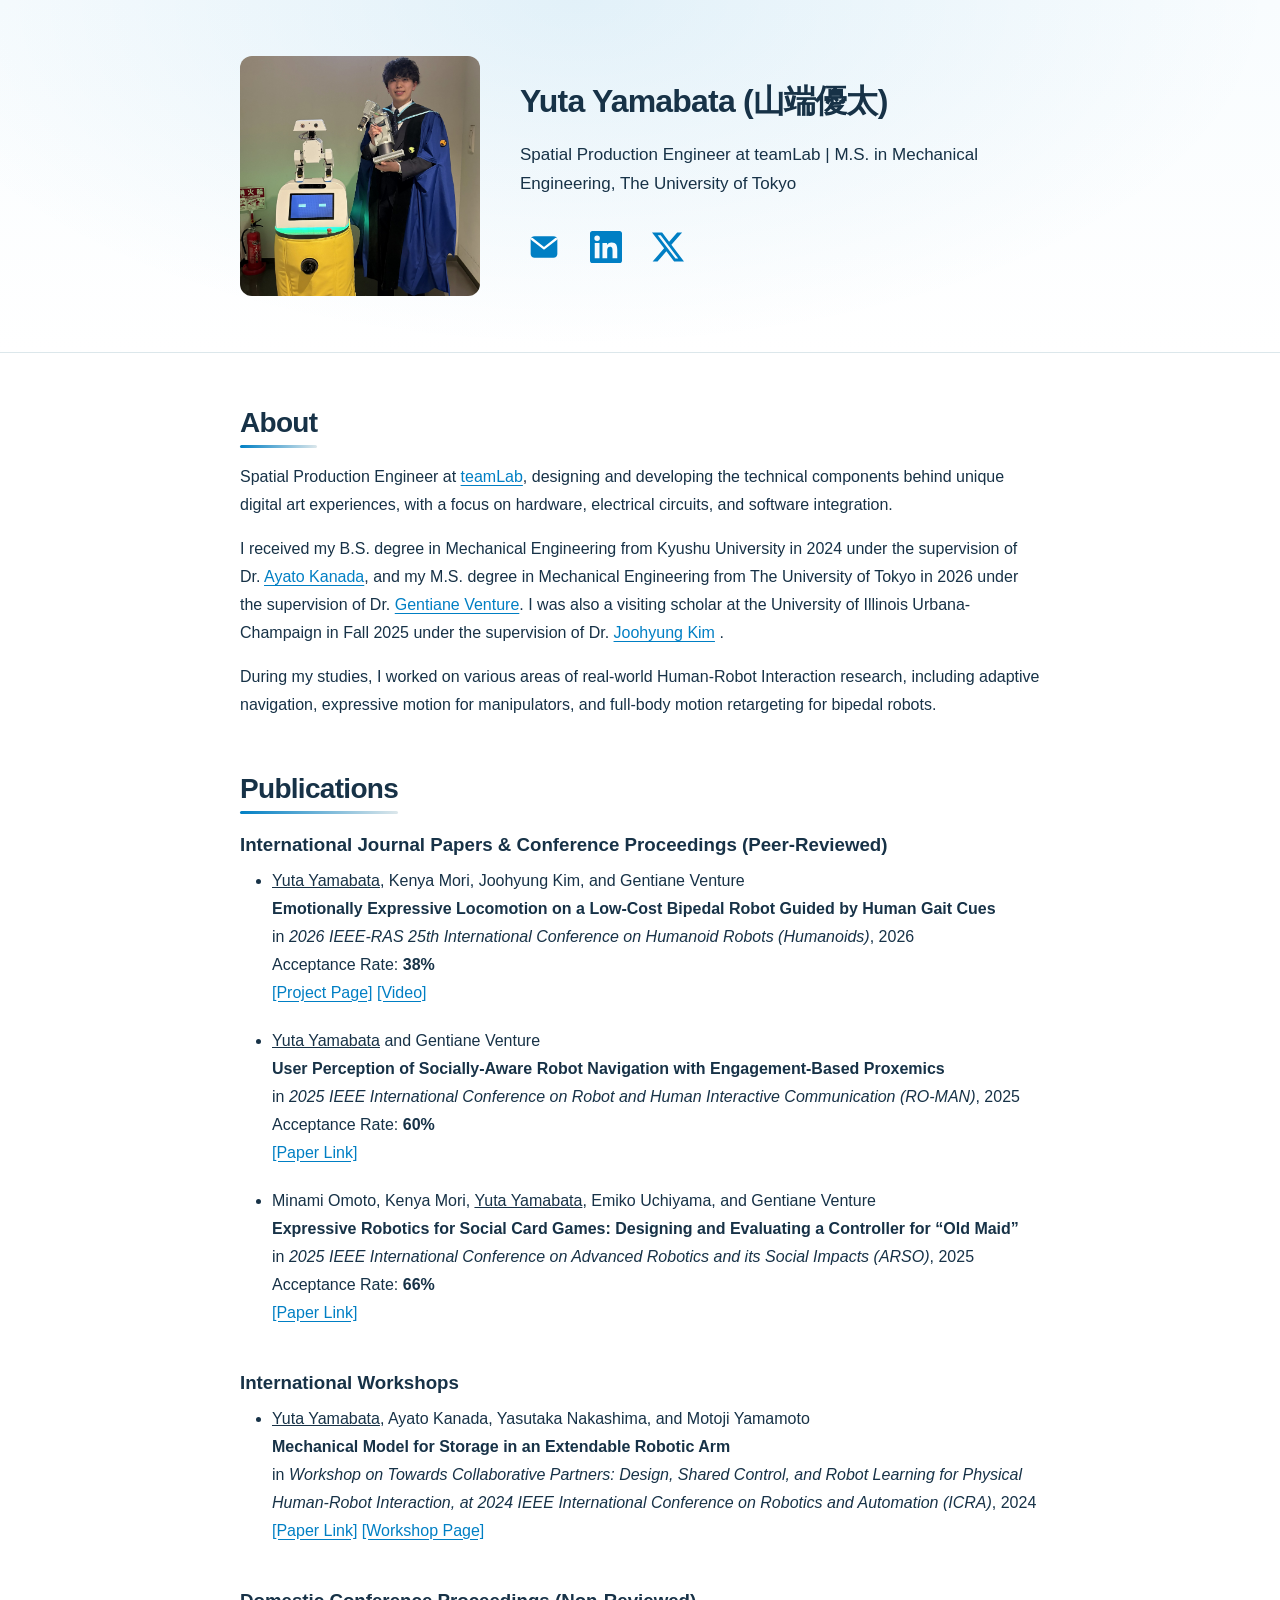
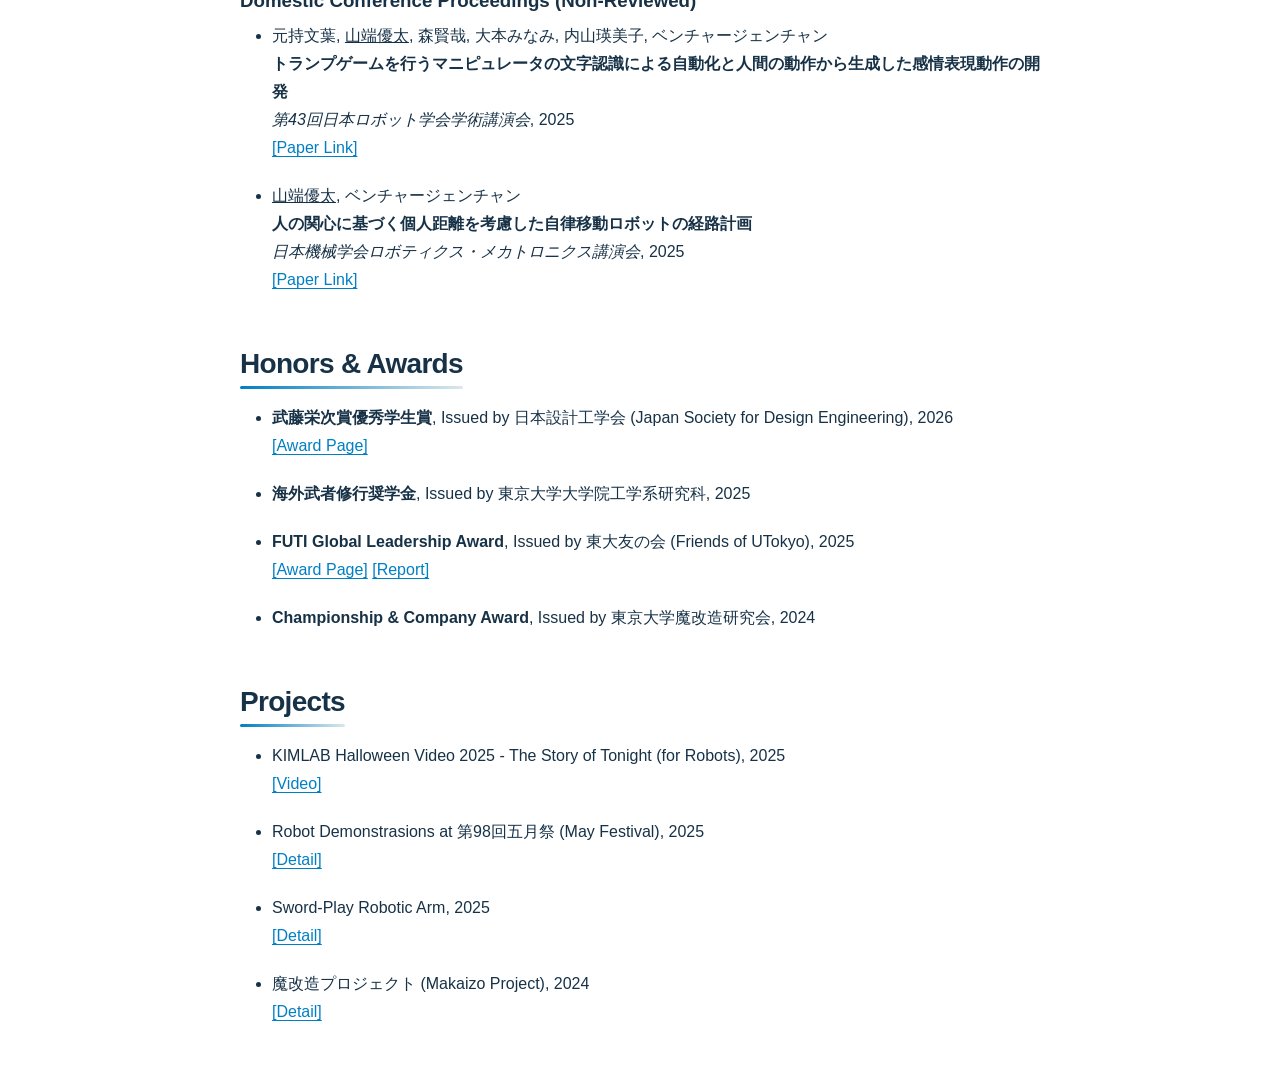
==== commit d3fa10b0: "小さいウェブサイトを追加し、資料を追加しました" ====
--- a/index.html
+++ b/index.html
@@ -92,12 +92,12 @@
   <section class="content-section" aria-labelledby="awards-title">
   <h2 id="awards-title">Honors &amp; Awards</h2>
   <ul>
-    <li>武藤栄次賞優秀学生賞, Issued by 日本設計工学会 (Japan Society for Design Engineering), 2026<br>
+    <li><strong>武藤栄次賞優秀学生賞</strong>, Issued by 日本設計工学会 (Japan Society for Design Engineering), 2026<br>
       <a href="https://jsde.or.jp/wp/award/studentaward/">[Award Page]</a></li>
-    <li>海外武者修行奨学金, Issued by 東京大学大学院工学系研究科, 2025<br></li>
-    <li>FUTI Global Leadership Award, Issued by 東大友の会 (Friends of UTokyo), 2025<br>
+    <li><strong>海外武者修行奨学金</strong>, Issued by 東京大学大学院工学系研究科, 2025<br></li>
+    <li><strong>FUTI Global Leadership Award</strong>, Issued by 東大友の会 (Friends of UTokyo), 2025<br>
       <a href="https://www.friendsofutokyo.org/en/scholarships-awards/">[Award Page]</a> <a href="https://www.friendsofutokyo.org/en/study-abroad-experience/">[Report]</a></li>
-    <li>Championship &amp; Company Award, Issued by 東京大学魔改造研究会, 2024<br></li>
+    <li><strong>Championship &amp; Company Award</strong>, Issued by 東京大学魔改造研究会, 2024<br></li>
   </ul>
 
   </section>
@@ -109,13 +109,15 @@
       <a href="https://youtu.be/I7L8w_SM358?si=ftZZvnNVFITv5Z1Z">[Video]</a></li>
 
     <li>Robot Demonstrasions at 第98回五月祭 (May Festival), 2025<br>
+      <a href="./gogatsuasai/">[Detail]</a>
       </li>
 
     <li>Sword-Play Robotic Arm, 2025<br>
+      <a href="./sword-play/">[Detail]</a>
       </li>
     
       <li>魔改造プロジェクト (Makaizo Project), 2024<br>
-      <a href="https://utmakaizo.nagato-u-tokyo.jp/2024/12/20/24a-teama-blog3-2/">[blog]</a></li>
+      <a href="./makaizo/">[Detail]</a></li>
   </ul>
 
 
--- a/static/css/index.css
+++ b/static/css/index.css
@@ -81,51 +81,47 @@
 
 main.page-width { padding-bottom: 64px; }
 .content-section { margin-top: 52px; }
+.content-section h2,
+.content-section h3 {
+  width: fit-content;
+  max-width: 100%;
+}
+
 .content-section h2 {
-  margin: 0 0 24px;
+  margin: 0 0 15px;
   font-size: 1.75rem;
   line-height: 1.25;
   letter-spacing: -.025em;
 }
-.content-section h2::after {
-  content: "";
-  display: block;
-  width: 124px;
-  height: 3px;
-  margin-top: 13px;
-  border-radius: 2px;
-  background: linear-gradient(90deg, var(--blue), #dce7eb);
+/* h3の余白は現在、ブラウザの標準値なので追加します */
+.content-section h3 {
+  margin: 40px 0 5px; /* 上40px・左右0・下10px */
 }
-.content-section h3 { margin: 30px 0 18px; font-size: 1.0625rem; line-height: 1.5; font-weight: 700; }
+/* h2の直後のh3だけは、h2の下余白で間隔を決める */
+.content-section h2 + h3 {
+  margin-top: 0;
+}
+.content-section h2::after,
 .content-section h3::after {
   content: "";
   display: block;
-  width: 600px;
-  height: 2px;
-  margin-top: 1px;
+  width: 100%;
   border-radius: 2px;
+}
+
+.content-section h2::after {
+  height: 3px;
+  margin-top: 5px;
   background: linear-gradient(90deg, var(--blue), #dce7eb);
 }
+
 .content-section p { margin: 0; }
 .about-section p + p { margin-top: 16px; }
-.content-section ul { margin: 0; padding: 0; list-style: none; }
-.content-section li { padding-block: 18px; }
+.content-section ul { margin: 0; padding-left: 2.00em; list-style: disc; }
+.content-section li { padding-block: 10px; }
 .content-section li:first-child { padding-top: 0; }
 .content-section li:last-child { padding-bottom: 0; }
-.content-section li + li { border-top: 1px solid var(--line); }
-/* .content-section li a {
-  display: inline-flex;
-  align-items: center;
-  min-height: 44px;
-  max-width: 100%;
-  margin: 8px 5px 0 0;
-  padding: 5px 12px;
-  border: 1px solid var(--line);
-  border-radius: 7px;
-  font-size: .875rem;
-  line-height: 1.5;
-  text-decoration: none;
-} */
+/* .content-section li + li { border-top: 1px solid var(--line); } */
 .content-section li a:hover { border-color: var(--blue); background: #f5f9fb; }
 .publications-section strong u { text-decoration-thickness: 1px; text-underline-offset: 3px; }
 
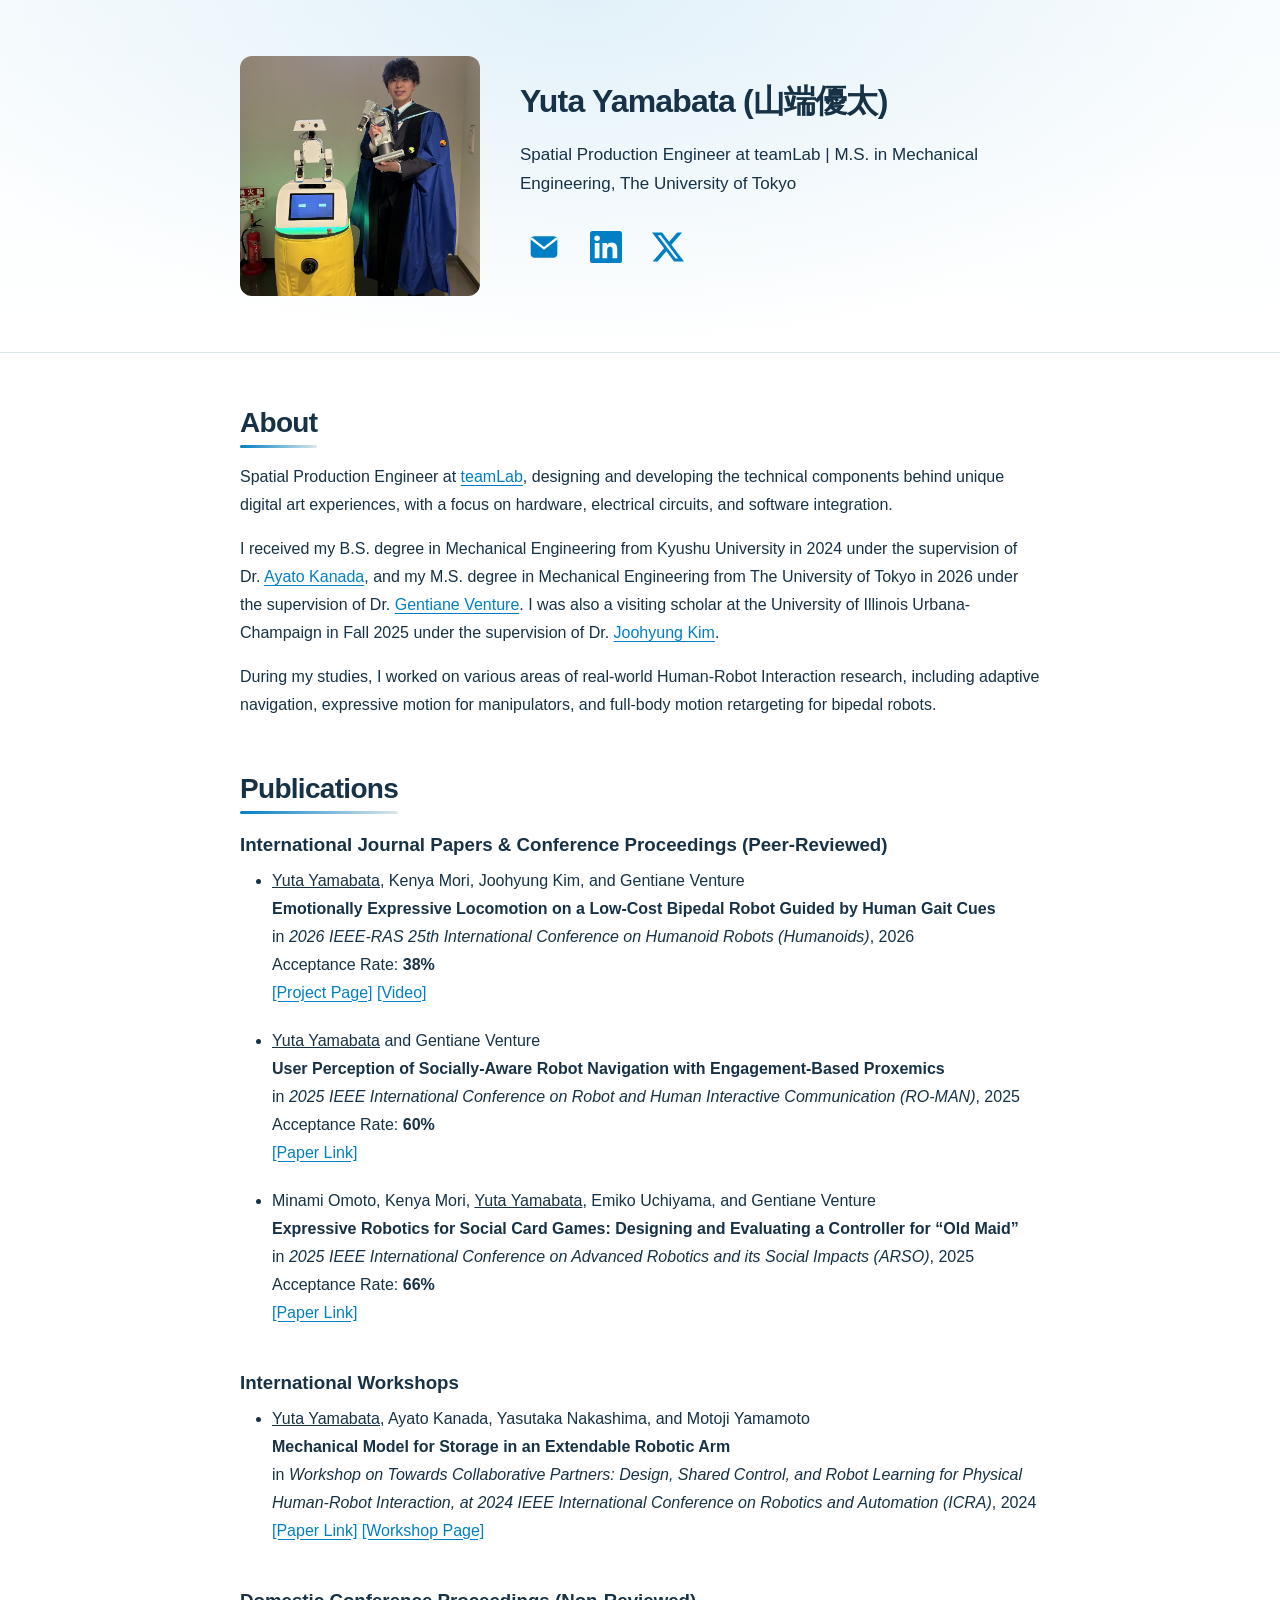
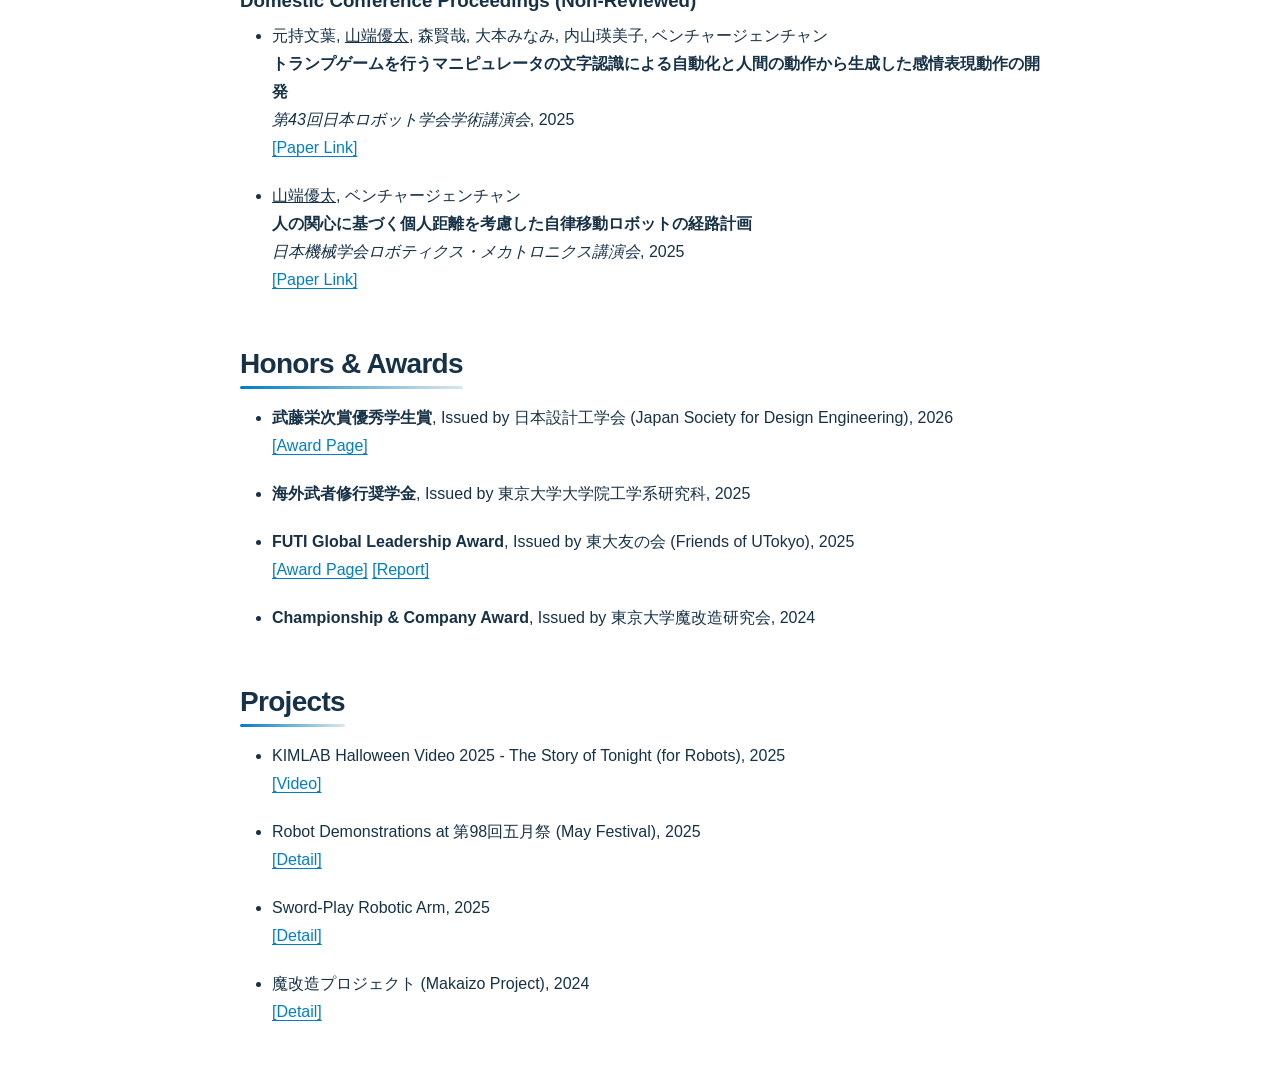
==== commit b61fc8d2: "スペルミスと表記を修正" ====
--- a/index.html
+++ b/index.html
@@ -40,7 +40,7 @@
   <section class="content-section about-section" aria-labelledby="about-title">
   <h2 id="about-title">About</h2>
   <p>Spatial Production Engineer at <a href="https://www.teamlab.art/">teamLab</a>, designing and developing the technical components behind unique digital art experiences, with a focus on hardware, electrical circuits, and software integration.</p>
-  <p>I received my B.S. degree in Mechanical Engineering from Kyushu University in 2024 under the supervision of Dr. <a href="https://sites.google.com/view/ayato-kanada-ja/home">Ayato Kanada</a>, and my M.S. degree in Mechanical Engineering from The University of Tokyo in 2026 under the supervision of Dr. <a href="https://www.gvlab.jp/gv/">Gentiane Venture</a>. I was also a visiting scholar at the University of Illinois Urbana-Champaign in Fall 2025 under the supervision of Dr. <a href="https://publish.illinois.edu/kimlab2020/kimlab-members/">Joohyung Kim</a> .</p>
+  <p>I received my B.S. degree in Mechanical Engineering from Kyushu University in 2024 under the supervision of Dr. <a href="https://sites.google.com/view/ayato-kanada-ja/home">Ayato Kanada</a>, and my M.S. degree in Mechanical Engineering from The University of Tokyo in 2026 under the supervision of Dr. <a href="https://www.gvlab.jp/gv/">Gentiane Venture</a>. I was also a visiting scholar at the University of Illinois Urbana-Champaign in Fall 2025 under the supervision of Dr. <a href="https://publish.illinois.edu/kimlab2020/kimlab-members/">Joohyung Kim</a>.</p>
   <p>During my studies, I worked on various areas of real-world Human-Robot Interaction research, including adaptive navigation, expressive motion for manipulators, and full-body motion retargeting for bipedal robots.
   <!-- I aspire to create engineering solutions that broaden people’s perspectives and deliver memorable experiences. -->
 </p>
@@ -108,8 +108,8 @@
     <li>KIMLAB Halloween Video 2025 - The Story of Tonight (for Robots), 2025<br>
       <a href="https://youtu.be/I7L8w_SM358?si=ftZZvnNVFITv5Z1Z">[Video]</a></li>
 
-    <li>Robot Demonstrasions at 第98回五月祭 (May Festival), 2025<br>
-      <a href="./gogatsuasai/">[Detail]</a>
+    <li>Robot Demonstrations at 第98回五月祭 (May Festival), 2025<br>
+      <a href="./gogatsusai/">[Detail]</a>
       </li>
 
     <li>Sword-Play Robotic Arm, 2025<br>
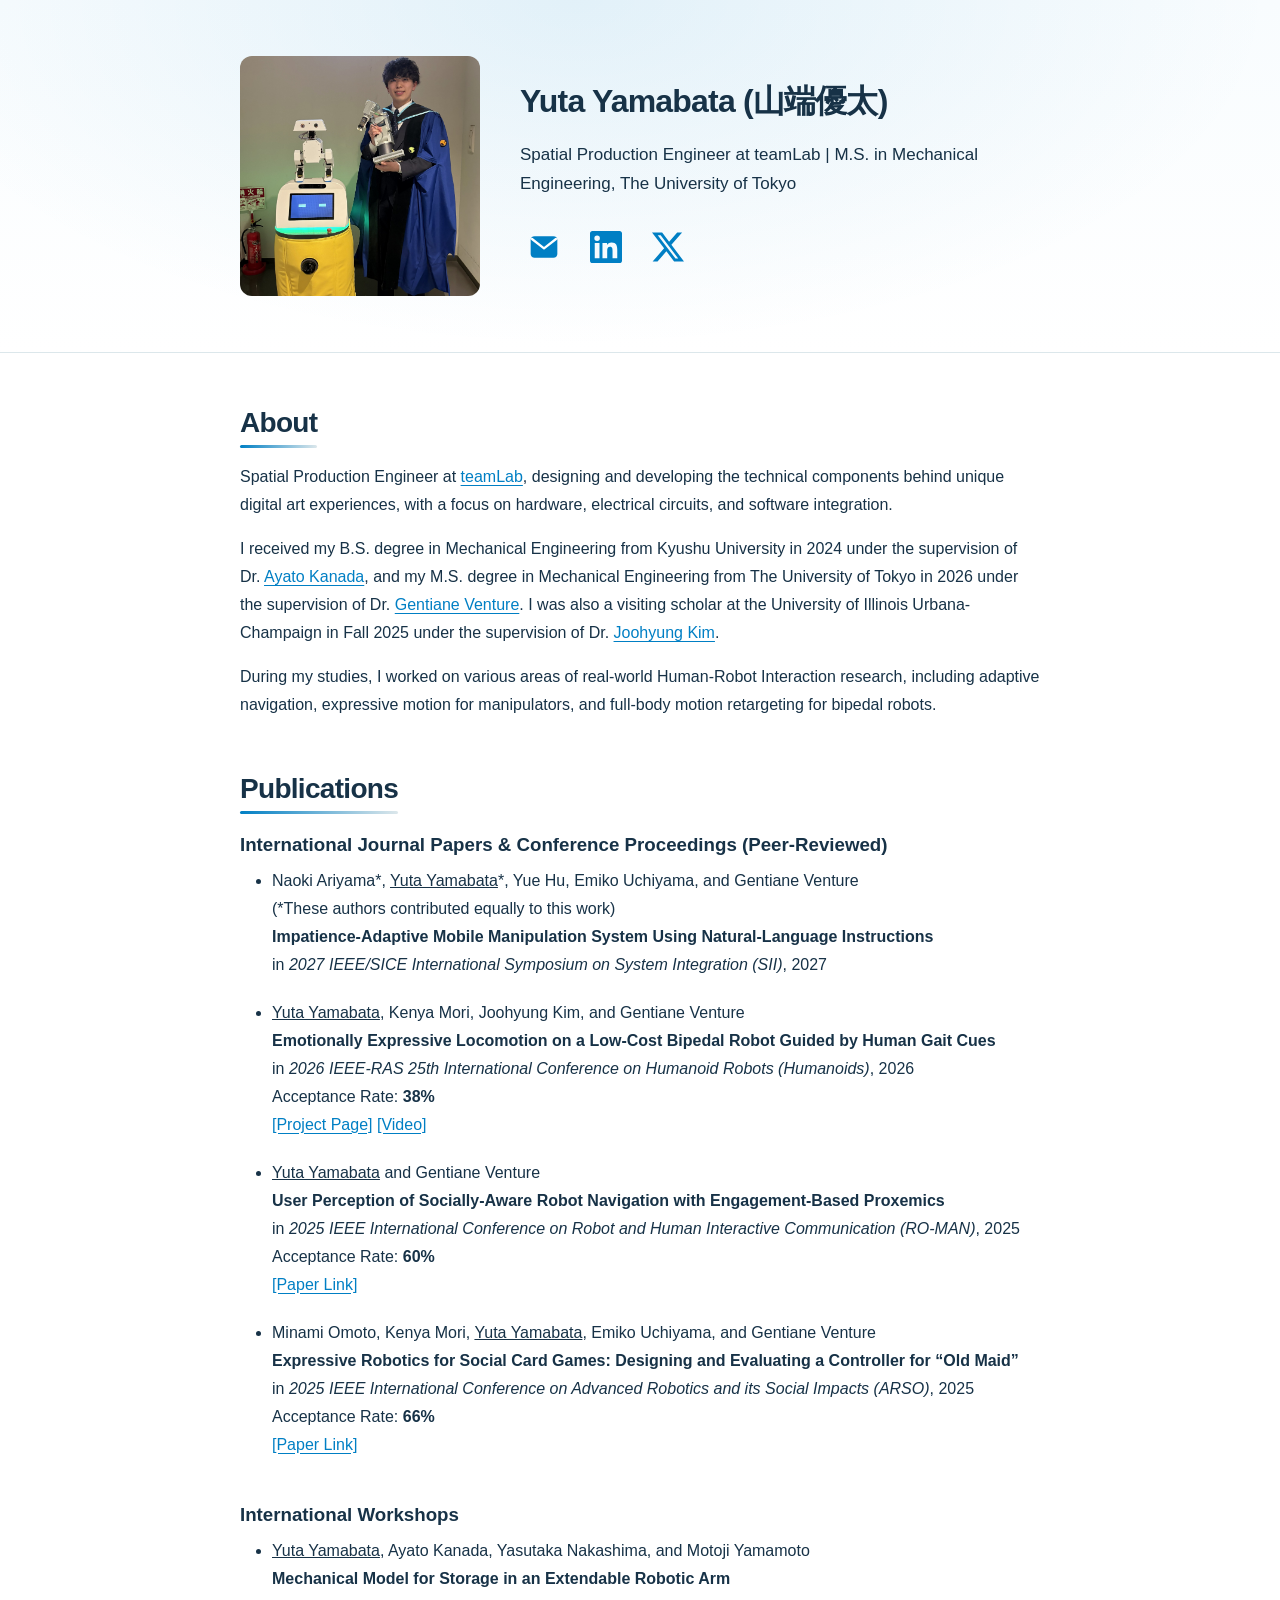
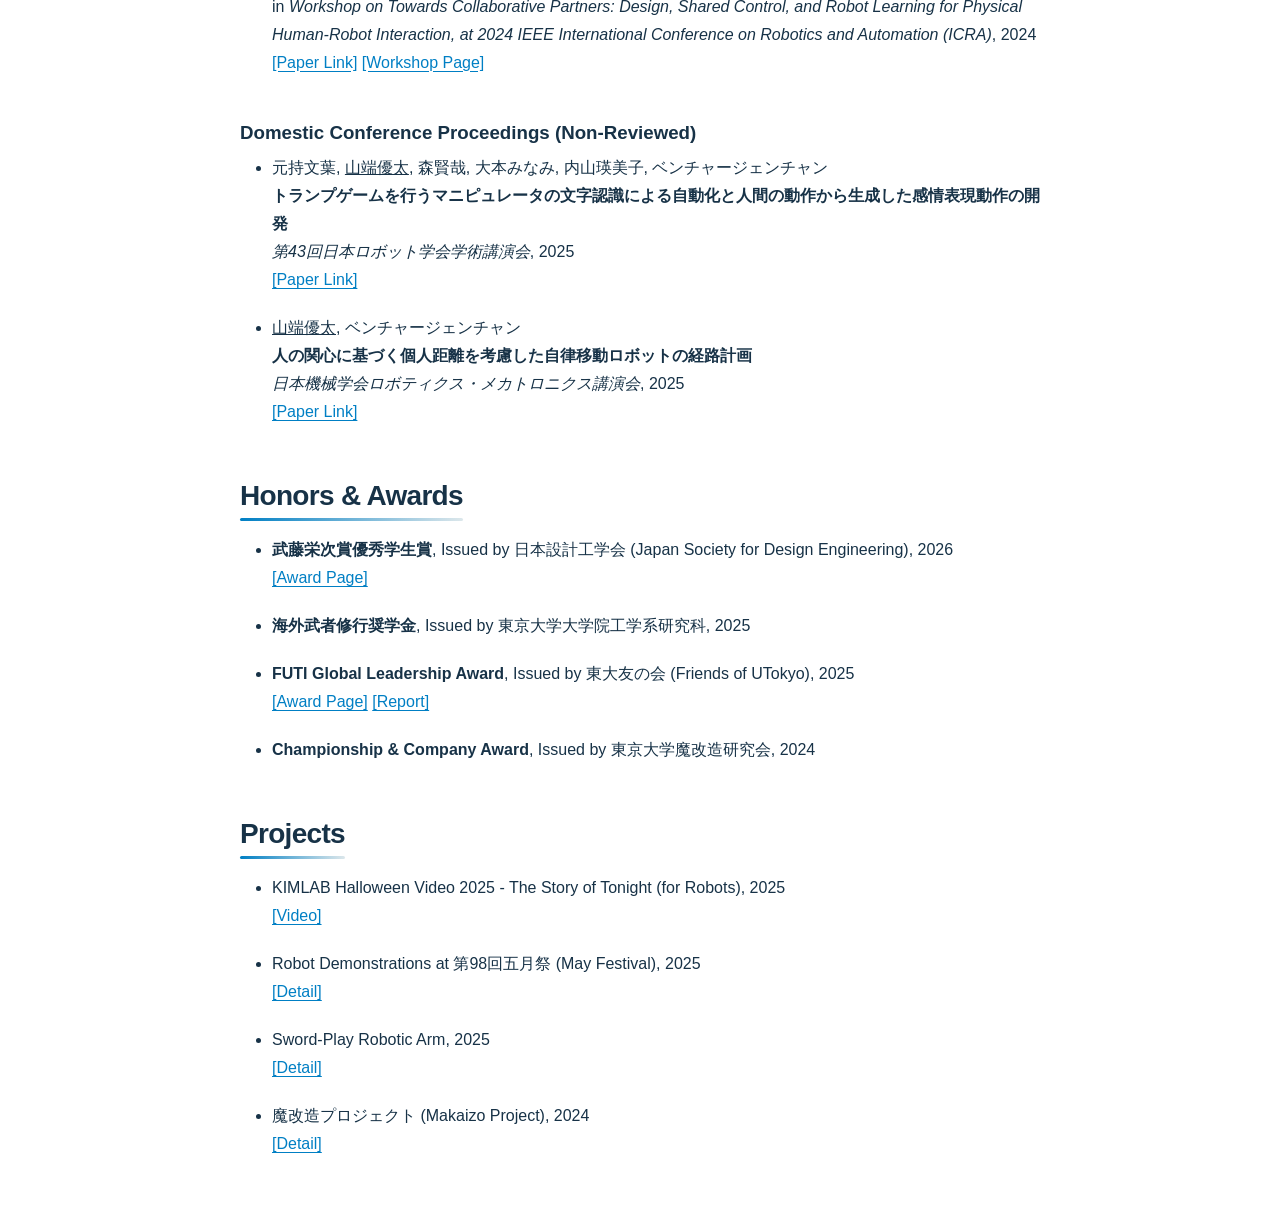
==== commit 3c82e6b1: "SII2027の内容を追加" ====
--- a/index.html
+++ b/index.html
@@ -50,6 +50,10 @@
   <h2 id="publications-title">Publications</h2>
   <h3>International Journal Papers & Conference Proceedings (Peer-Reviewed)</h3>
   <ul>
+    <li>Naoki Ariyama*, <u>Yuta Yamabata</u>*, Yue Hu, Emiko Uchiyama, and Gentiane Venture<br>
+      (*These authors contributed equally to this work)<br>
+      <strong>Impatience-Adaptive Mobile Manipulation System Using Natural-Language Instructions </strong><br>
+      in <i>2027 IEEE/SICE International Symposium on System Integration (SII)</i>, 2027</li>
     <li><u>Yuta Yamabata</u>, Kenya Mori, Joohyung Kim, and Gentiane Venture<br>
       <strong>Emotionally Expressive Locomotion on a Low-Cost Bipedal Robot Guided by Human Gait Cues </strong><br>
       in <i>2026 IEEE-RAS 25th International Conference on Humanoid Robots (Humanoids)</i>, 2026<br>
